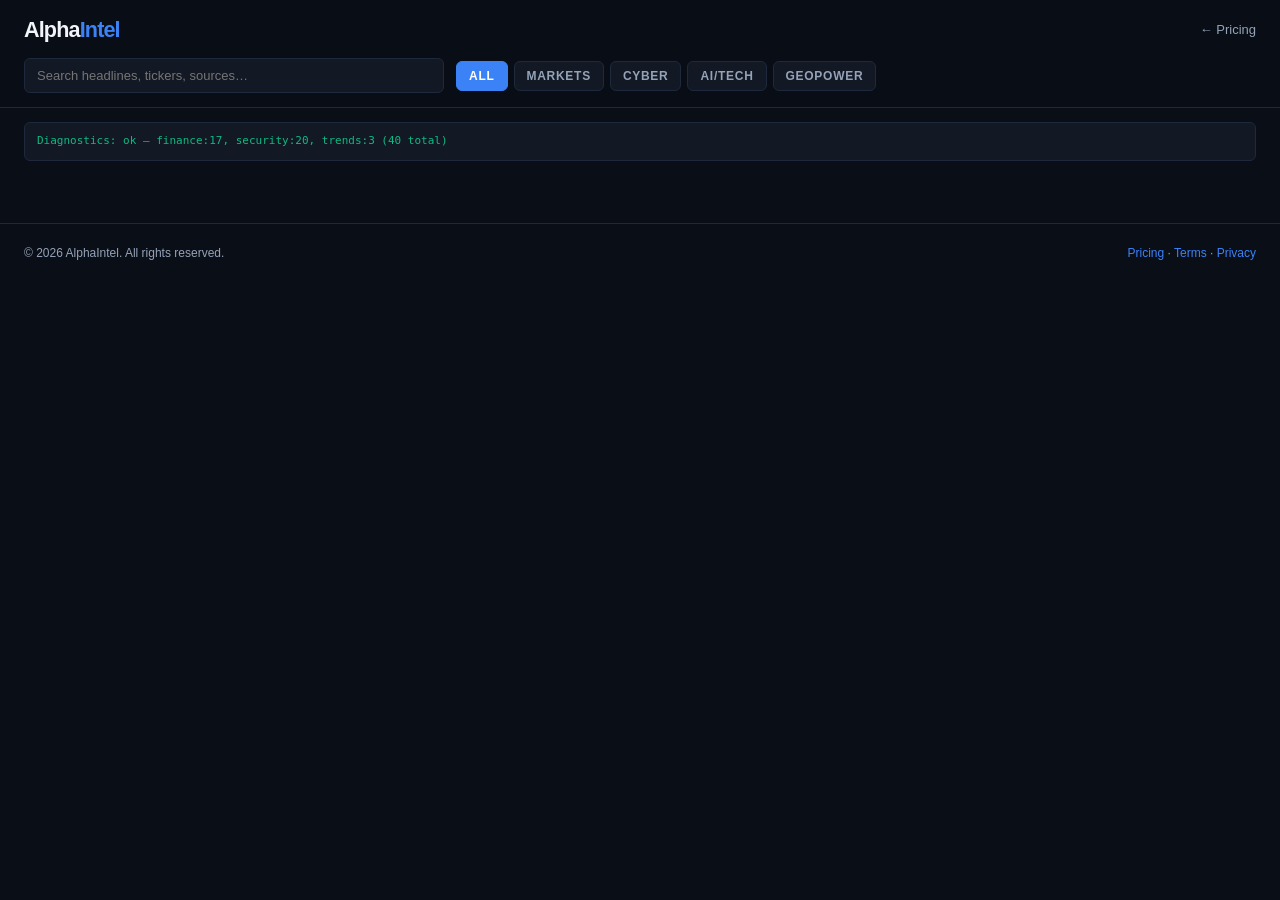
==== index.html @ f39e66b8 "hotfix: force asset rotation 1782060942" ====
<!DOCTYPE html>
<html lang="en">
<head>
<meta charset="UTF-8">
<meta name="viewport" content="width=device-width, initial-scale=1.0">
<title>AlphaIntel — Signal Dashboard</title>
<meta name="description" content="Real-time intelligence dashboard for markets, cybersecurity, AI, and geopolitics.">
<link rel="stylesheet" href="style.css?t=9384a47">
<script defer src="app.js?t=1782060942"></script>
</head>
<body>
<a href="#dashboard-grid" class="skip-link">Skip to dashboard</a>

<header role="banner">
  <div class="logo-area">
    <h1>Alpha<span>Intel</span></h1>
    <a class="nav-link" href="landing.html">← Pricing</a>
  </div>
  <div class="controls">
    <div class="search-wrap">
      <input id="search" type="search" placeholder="Search headlines, tickers, sources…" aria-label="Search">
    </div>
    <div class="filter-tabs" role="tablist" aria-label="Category filter">
      <button class="tab active" data-cat="all" role="tab" aria-selected="true">All</button>
      <button class="tab" data-cat="finance" role="tab" aria-selected="false">Markets</button>
      <button class="tab" data-cat="security" role="tab" aria-selected="false">Cyber</button>
      <button class="tab" data-cat="trends" role="tab" aria-selected="false">AI/Tech</button>
      <button class="tab" data-cat="geopower" role="tab" aria-selected="false">Geopower</button>
    </div>
  </div>
</header>

<main id="main" role="main">
  <section aria-labelledby="intel-heading">
    <h2 id="intel-heading" class="sr-only">Live Intelligence Feed</h2>
    <div id="diagnostics" class="diagnostics" hidden></div>
    <div class="intel-grid" id="dashboard-grid"></div>
    <div id="state-message" class="state-message" role="status" hidden>
      <div class="spinner" aria-hidden="true"></div>
      <p id="state-text">Loading intelligence…</p>
    </div>
  </section>
</main>

<footer class="foot">
  <span>&copy; <span id="year"></span> AlphaIntel. All rights reserved.</span>
  <span><a href="landing.html">Pricing</a> · <a href="terms.html">Terms</a> · <a href="privacy.html">Privacy</a></span>
</footer>

<script>document.getElementById('year').textContent = new Date().getFullYear();</script>
</body>
</html>
---- style.css ----
/* AlphaIntel Production Stylesheet — signal-centric B2B dashboard */

/* Reset */
* { box-sizing: border-box; margin: 0; padding: 0; }
:root {
  --bg-deep: #0a0e17;
  --bg-card: #121824;
  --bg-border: #1f293d;
  --text-primary: #f1f5f9;
  --text-secondary: #94a3b8;
  --accent-green: #10b981;
  --accent-blue: #3b82f6;
  --accent-amber: #f59e0b;
  --accent-red: #ef4444;
  --radius: 12px;
  --radius-sm: 6px;
}

html { scroll-behavior: smooth; }

body {
  background: var(--bg-deep);
  color: var(--text-primary);
  font-family: -apple-system, BlinkMacSystemFont, "Segoe UI", Roboto, Helvetica, Arial, sans-serif;
  line-height: 1.5;
  min-height: 100vh;
}

/* Header */
header {
  position: sticky;
  top: 0;
  z-index: 50;
  background: rgba(10,14,23,0.94);
  backdrop-filter: blur(10px);
  border-bottom: 1px solid var(--bg-border);
  padding: 14px 24px;
}

.logo-area {
  display: flex;
  align-items: center;
  justify-content: space-between;
  gap: 16px;
  margin-bottom: 12px;
}

.logo-area h1 {
  font-size: 1.35rem;
  font-weight: 700;
  letter-spacing: -0.04em;
}

.logo-area span {
  color: var(--accent-blue);
}

.nav-link {
  color: var(--text-secondary);
  text-decoration: none;
  font-size: 13px;
  font-weight: 500;
}

.nav-link:hover {
  color: var(--text-primary);
}

.controls {
  display: flex;
  gap: 12px;
  align-items: center;
  flex-wrap: wrap;
}

.search-wrap {
  flex: 1 1 260px;
  max-width: 420px;
}

.search-wrap input {
  width: 100%;
  background: var(--bg-card);
  color: var(--text-primary);
  border: 1px solid var(--bg-border);
  border-radius: var(--radius-sm);
  padding: 9px 12px;
  font-size: 13px;
  outline: none;
}

.search-wrap input:focus {
  border-color: var(--accent-blue);
}

.filter-tabs {
  display: flex;
  gap: 6px;
  flex-wrap: wrap;
}

.tab {
  background: var(--bg-card);
  color: var(--text-secondary);
  border: 1px solid var(--bg-border);
  border-radius: var(--radius-sm);
  padding: 7px 12px;
  font-size: 12px;
  font-weight: 600;
  cursor: pointer;
  text-transform: uppercase;
  letter-spacing: 0.06em;
}

.tab.active {
  background: var(--accent-blue);
  color: #fff;
  border-color: var(--accent-blue);
}

.tab:hover:not(.active) {
  border-color: #334155;
  color: var(--text-primary);
}

/* Grid */
.intel-grid {
  display: grid;
  grid-template-columns: repeat(auto-fill, minmax(360px, 1fr));
  gap: 14px;
  padding: 22px 24px 40px;
  max-width: 1400px;
  margin: 0 auto;
}

/* Card — interactive */
.card {
  background: var(--bg-card);
  border: 1px solid var(--bg-border);
  border-radius: var(--radius);
  padding: 1.1rem 1.25rem;
  display: flex;
  flex-direction: column;
  gap: 0.6rem;
  box-shadow: 0 1px 2px rgba(0,0,0,0.2);
  animation: fadeUp 0.35s ease both;
  transition: border-color 0.18s ease, transform 0.18s ease, box-shadow 0.18s ease;
  outline: none;
  cursor: pointer;
}

.card:hover {
  border-color: #2f3a4d;
  transform: translateY(-2px);
  box-shadow: 0 8px 22px rgba(0,0,0,0.25);
}

.card:focus-visible {
  border-color: var(--accent-blue);
  box-shadow: 0 0 0 3px rgba(59,130,246,0.35);
}

.card:active {
  transform: translateY(0);
}

.source-link::after {
  content: " ↗";
  font-size: 10px;
  opacity: 0.7;
}
.source-link:hover::after {
  opacity: 1;
}

.ticker {
  cursor: pointer;
  transition: background 0.15s ease, border-color 0.15s ease;
}

.ticker:hover {
  background: rgba(255,255,255,0.08);
  border-color: #334155;
}

.card-body ul {
  max-height: 72px;
  overflow: hidden;
  transition: max-height 0.25s ease;
}

.card.expanded .card-body ul {
  max-height: 320px;
}

.card .expand-hint {
  font-size: 11px;
  color: var(--accent-blue);
  margin-top: 2px;
  cursor: pointer;
  user-select: none;
  opacity: 0.85;
}

.card .expand-hint:hover {
  opacity: 1;
  text-decoration: underline;
}

.card.expanded .expand-hint::after {
  content: " (collapse)";
}

.card:not(.expanded) .expand-hint::after {
  content: " (read more)";
}

.card-body h3 {
  cursor: pointer;
}

.card-body h3:hover {
  color: var(--accent-blue);
  transition: color 0.15s ease;
}

.card-footer .source-link {
  pointer-events: auto;
}

@keyframes fadeUp {
  from { opacity: 0; transform: translateY(6px); }
  to { opacity: 1; transform: translateY(0); }
}

.card-header {
  display: flex;
  align-items: center;
  justify-content: space-between;
  gap: 8px;
  flex-wrap: wrap;
}

.tags {
  display: flex;
  gap: 6px;
  flex-wrap: wrap;
}

.tag {
  font-size: 10px;
  font-weight: 700;
  text-transform: uppercase;
  padding: 3px 8px;
  border-radius: 4px;
  letter-spacing: 0.06em;
  white-space: nowrap;
}

.tag.security { background: rgba(59,130,246,0.15); color: var(--accent-blue); }
.tag.trends   { background: rgba(245,158,11,0.15); color: var(--accent-amber); }
.tag.finance  { background: rgba(16,185,129,0.15); color: var(--accent-green); }
.tag.geopower { background: rgba(239,68,68,0.15); color: var(--accent-red); }

.tag.event {
  background: rgba(99,102,241,0.12);
  color: #818cf8;
}

.ticker-row {
  display: flex;
  gap: 4px;
  flex-wrap: wrap;
}

.ticker {
  font-family: ui-monospace, SFMono-Regular, Menlo, monospace;
  font-size: 11px;
  background: rgba(255,255,255,0.04);
  border: 1px solid var(--bg-border);
  padding: 2px 6px;
  border-radius: 4px;
  color: #e2e8f0;
}

.timestamp {
  font-size: 12px;
  color: var(--text-secondary);
  font-variant-numeric: tabular-nums;
}

.card-body h3 {
  font-size: 1.05rem;
  font-weight: 600;
  color: var(--text-primary);
  line-height: 1.3;
}

.card-body ul {
  list-style: none;
  display: flex;
  flex-direction: column;
  gap: 0.35rem;
}

.card-body li {
  font-size: 0.85rem;
  color: var(--text-secondary);
  padding-left: 1rem;
  position: relative;
}

.card-body li::before {
  content: "•";
  color: var(--bg-border);
  font-weight: bold;
  position: absolute;
  left: 0;
}

.card-footer {
  margin-top: 0.5rem;
  padding-top: 0.65rem;
  border-top: 1px solid var(--bg-border);
  display: flex;
  justify-content: space-between;
  align-items: center;
  font-size: 12px;
  color: var(--text-secondary);
  gap: 8px;
  flex-wrap: wrap;
}

.impact {
  font-weight: 700;
  text-transform: uppercase;
  letter-spacing: 0.06em;
  font-size: 11px;
}

.impact.high { color: var(--accent-red); }
.impact.medium { color: var(--accent-amber); }
.impact.low { color: var(--accent-green); }

.source-link {
  color: var(--accent-blue);
  text-decoration: none;
  font-size: 12px;
}

.source-link:hover {
  text-decoration: underline;
}

/* States */
.state-message {
  text-align: center;
  padding: 4rem 2rem;
  color: var(--text-secondary);
}

.state-message.error {
  color: var(--accent-red);
}

.spinner {
  width: 22px;
  height: 22px;
  border: 2px solid var(--bg-border);
  border-top-color: var(--accent-blue);
  border-radius: 50%;
  animation: spin 0.7s linear infinite;
  margin: 0 auto 1rem;
}

@keyframes spin {
  to { transform: rotate(360deg); }
}

.diagnostics {
  margin: 14px 24px 0;
  font-family: ui-monospace, SFMono-Regular, Menlo, monospace;
  font-size: 11px;
  color: var(--text-secondary);
  padding: 10px 12px;
  border-radius: var(--radius-sm);
  background: var(--bg-card);
  border: 1px solid var(--bg-border);
}

.diagnostics.ok {
  color: var(--accent-green);
}

.diagnostics.error {
  color: var(--accent-red);
}

.skip-link {
  position: absolute;
  top: -44px;
  left: 0;
  background: var(--accent-blue);
  color: #fff;
  padding: 8px 12px;
  border-radius: 0 0 6px 0;
  text-decoration: none;
  font-size: 13px;
  font-weight: 600;
  z-index: 100;
}

.skip-link:focus {
  top: 0;
}

.sr-only {
  position: absolute;
  width: 1px;
  height: 1px;
  padding: 0;
  margin: -1px;
  overflow: hidden;
  clip: rect(0,0,0,0);
  white-space: nowrap;
  border: 0;
}

.foot {
  padding: 1.25rem 24px;
  color: var(--text-secondary);
  font-size: 12px;
  border-top: 1px solid var(--bg-border);
  display: flex;
  justify-content: space-between;
  align-items: center;
  gap: 12px;
  flex-wrap: wrap;
}

.foot a {
  color: var(--accent-blue);
  text-decoration: none;
}

/* Responsive */
@media (max-width: 780px) {
  .intel-grid {
    grid-template-columns: 1fr;
  }

  .controls {
    flex-direction: column;
    align-items: stretch;
  }

  .filter-tabs {
    overflow-x: auto;
    flex-wrap: nowrap;
    padding-bottom: 4px;
  }

  .tab {
    flex: 0 0 auto;
  }

  header {
    padding: 12px 16px;
  }

  .intel-grid {
    padding: 16px;
  }
}
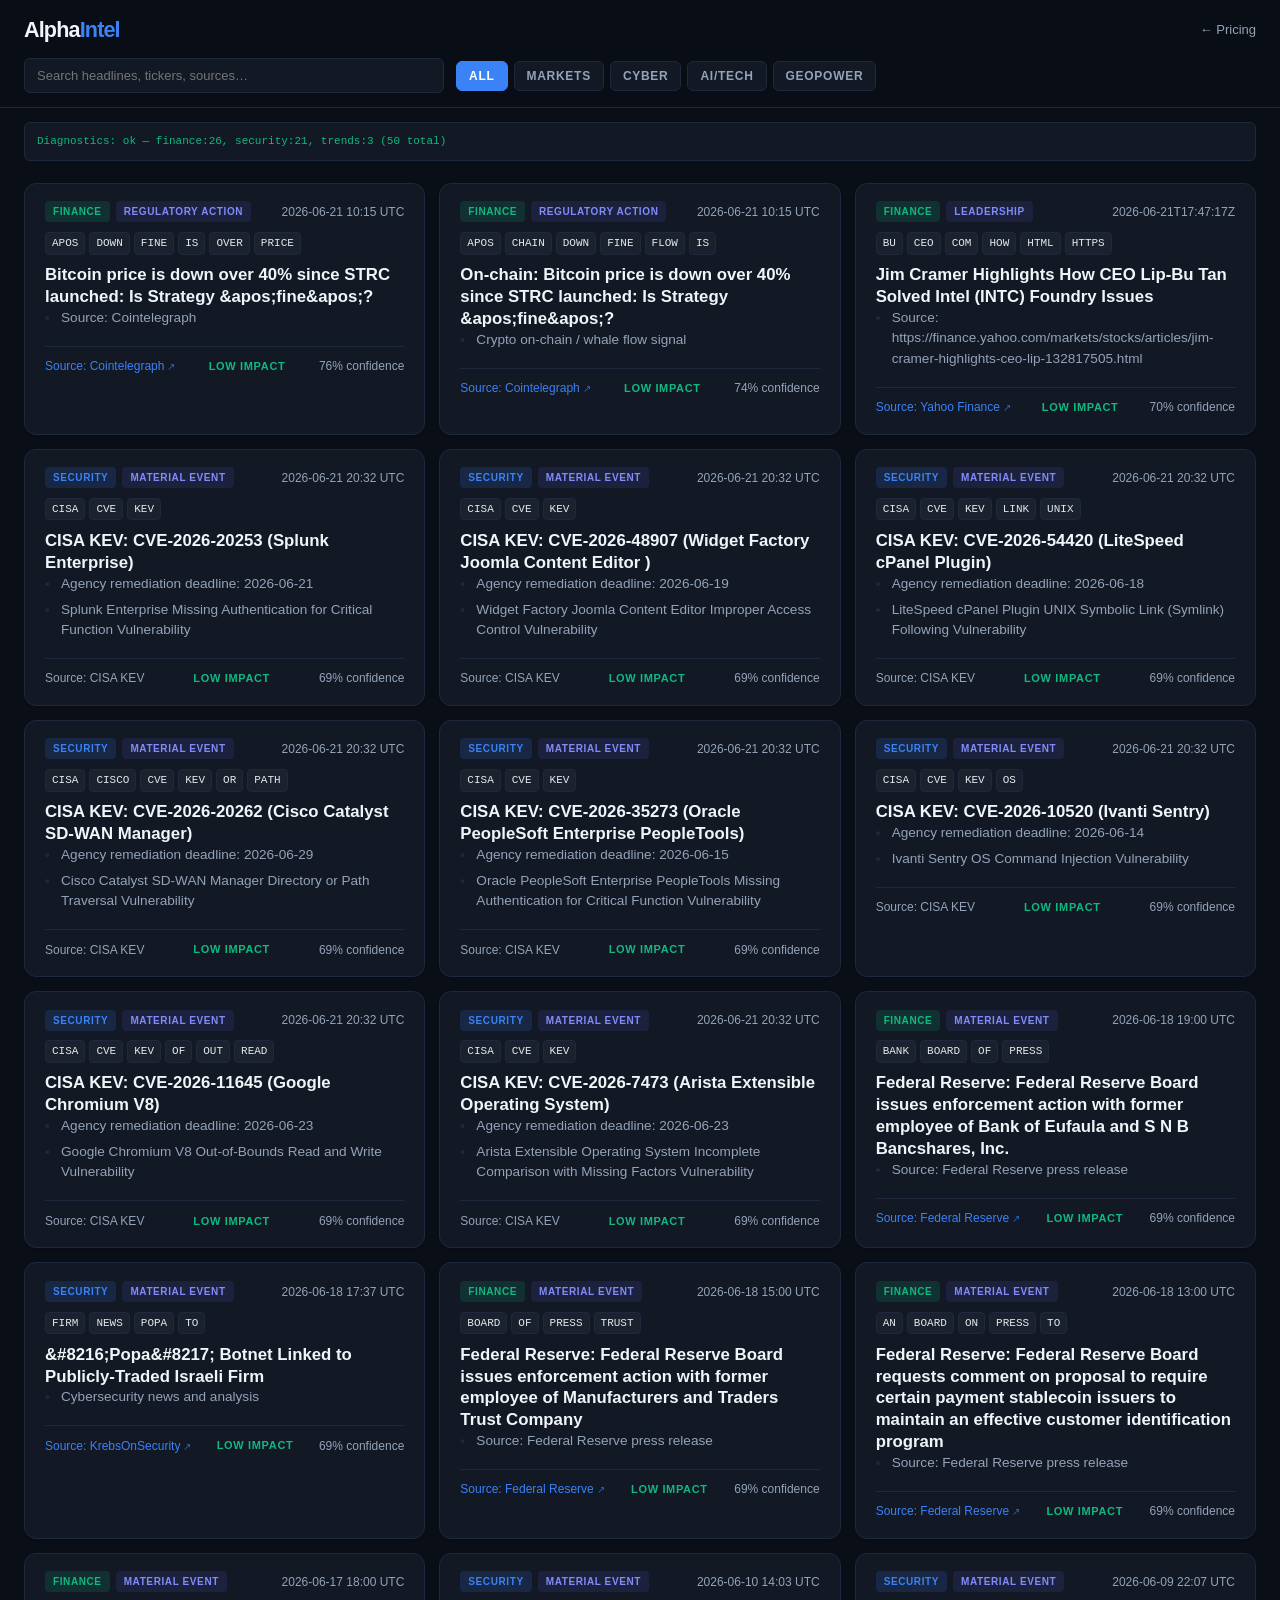
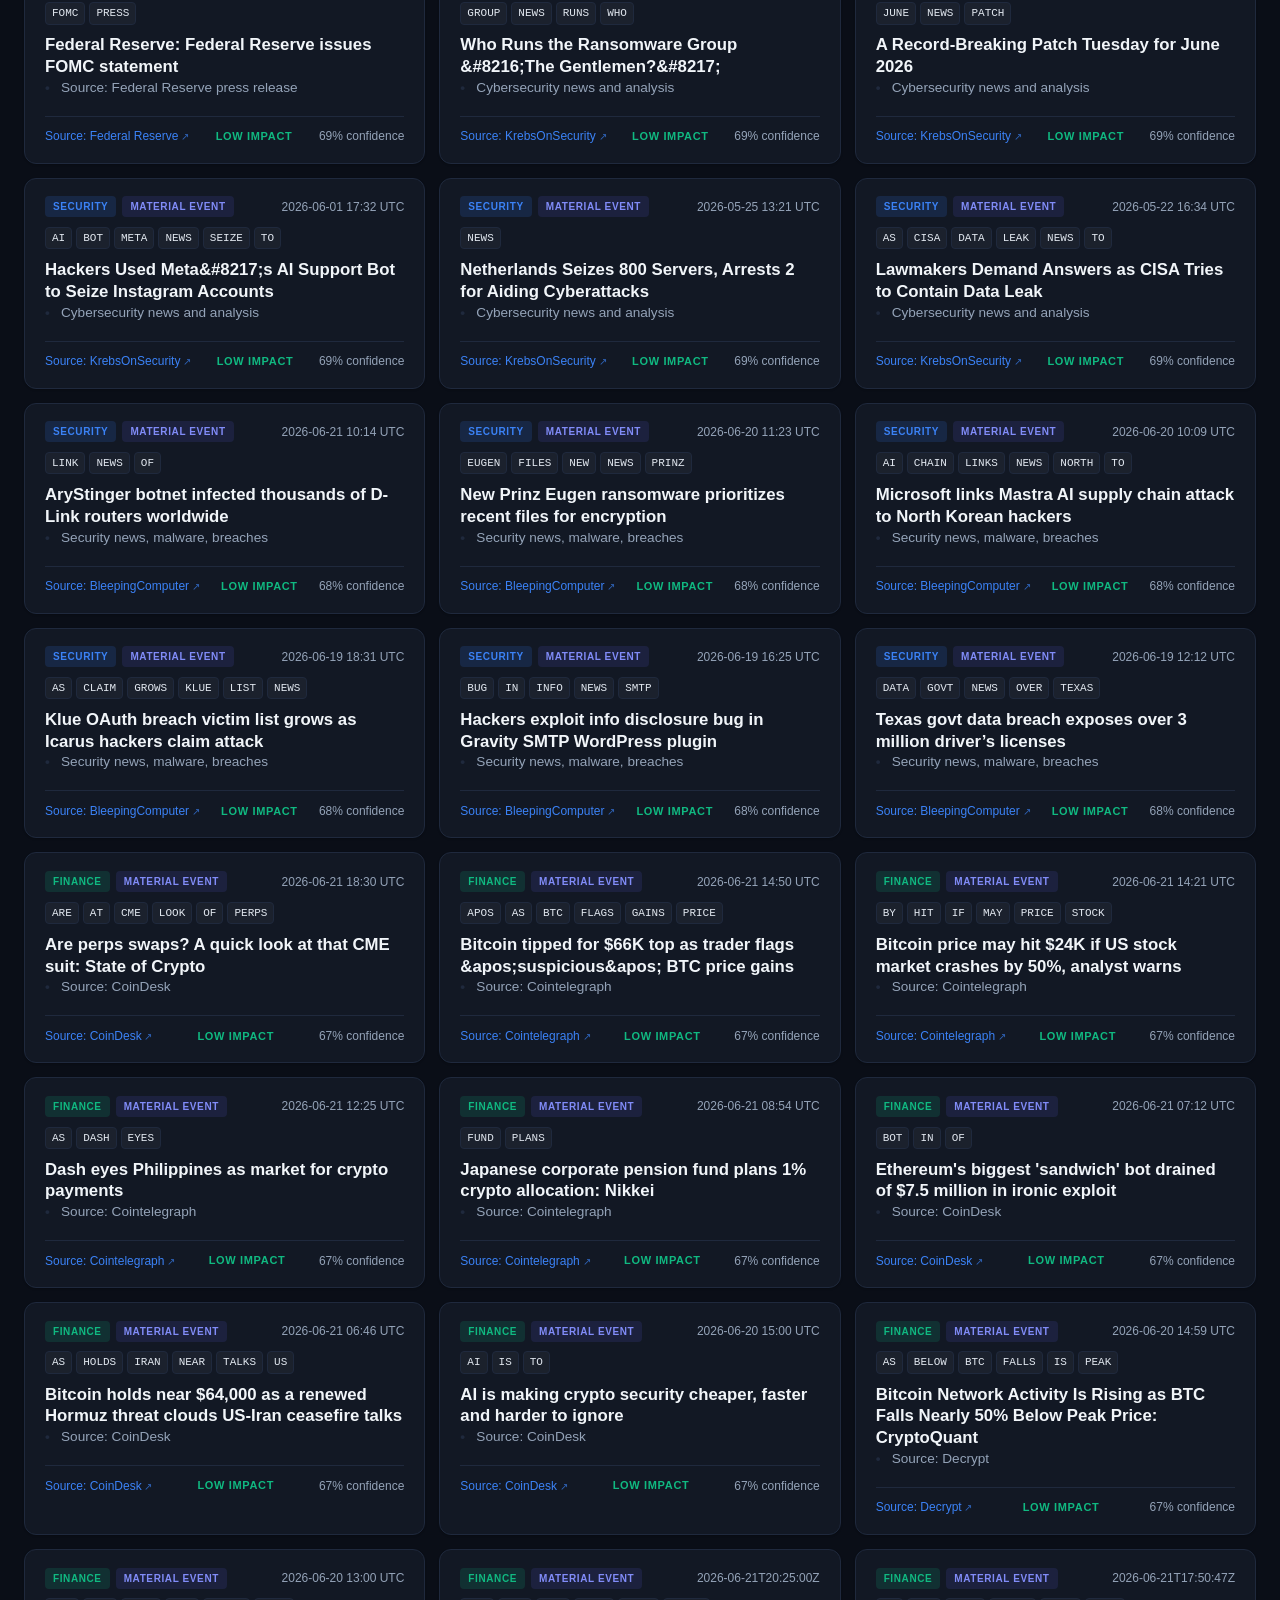
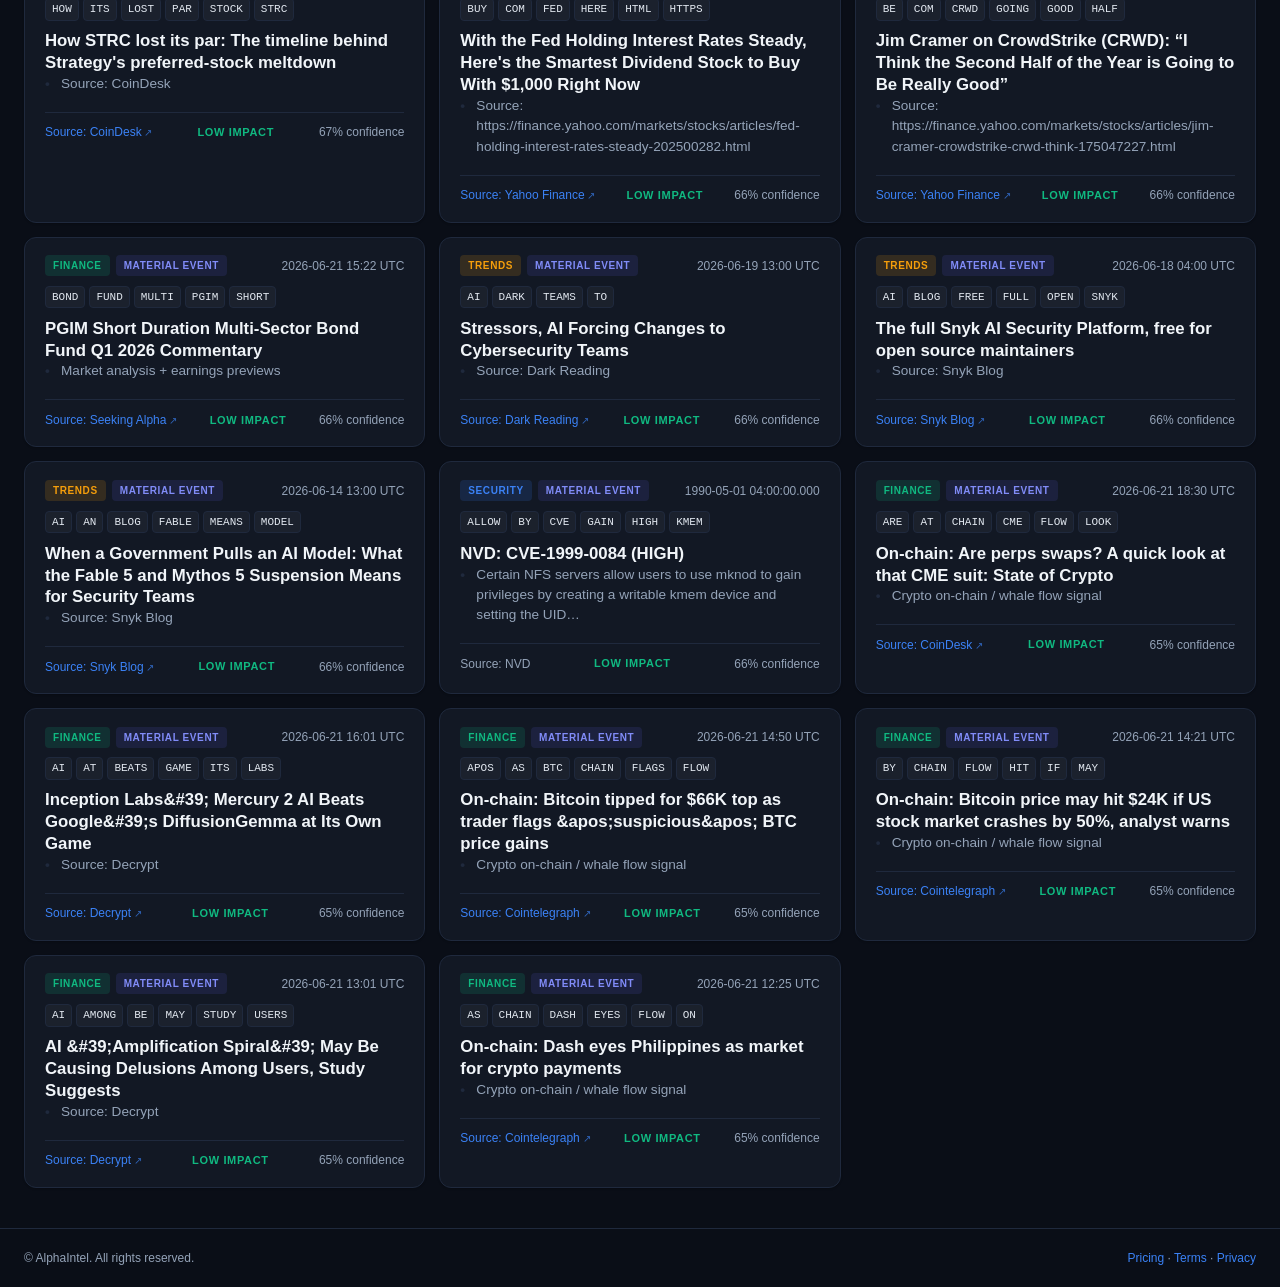
==== commit b925d340: "fix: remove undefined escapeHtml calls and stale probe script - alpha-dashboard.js: replace escapeHt" ====
--- a/index.html
+++ b/index.html
@@ -5,8 +5,8 @@
 <meta name="viewport" content="width=device-width, initial-scale=1.0">
 <title>AlphaIntel — Signal Dashboard</title>
 <meta name="description" content="Real-time intelligence dashboard for markets, cybersecurity, AI, and geopolitics.">
-<link rel="stylesheet" href="style.css?t=9384a47">
-<script defer src="app.js?t=1782060942"></script>
+<link rel="stylesheet" href="style.css?t=7c9f21a">
+<script defer src="alpha-dashboard.js?t=7d4e1b9"></script>
 </head>
 <body>
 <a href="#dashboard-grid" class="skip-link">Skip to dashboard</a>
@@ -46,7 +46,5 @@
   <span>&copy; <span id="year"></span> AlphaIntel. All rights reserved.</span>
   <span><a href="landing.html">Pricing</a> · <a href="terms.html">Terms</a> · <a href="privacy.html">Privacy</a></span>
 </footer>
-
-<script>document.getElementById('year').textContent = new Date().getFullYear();</script>
 </body>
 </html>
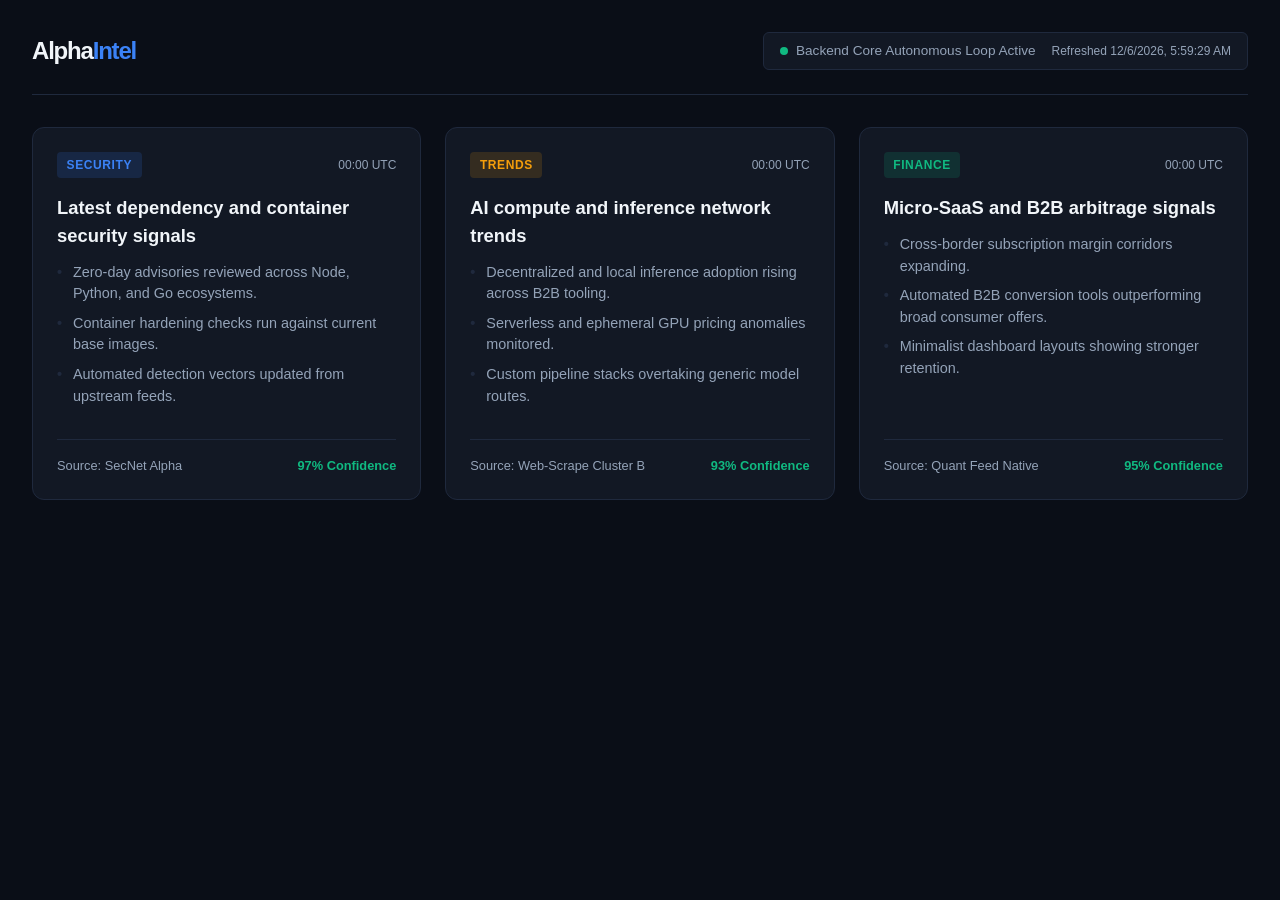
==== commit 51a30110: "chore: update dates/timestamps, add refresh workflow, enable last-refreshed UI" ====
--- a/index.html
+++ b/index.html
@@ -1,50 +1,254 @@
 <!DOCTYPE html>
 <html lang="en">
 <head>
-<meta charset="UTF-8">
-<meta name="viewport" content="width=device-width, initial-scale=1.0">
-<title>AlphaIntel — Signal Dashboard</title>
-<meta name="description" content="Real-time intelligence dashboard for markets, cybersecurity, AI, and geopolitics.">
-<link rel="stylesheet" href="style.css?t=7c9f21a">
-<script defer src="alpha-dashboard.js?t=7d4e1b9"></script>
+    <meta charset="UTF-8">
+    <meta name="viewport" content="width=device-width, initial-scale=1.0">
+    <title>AlphaIntel // Autonomous Intelligence Hub</title>
+    <link rel="stylesheet" href="./style.css">
+    <style>
+        /* Base Reset & Variables */
+        * {
+            margin: 0;
+            padding: 0;
+            box-sizing: border-box;
+            font-family: -apple-system, BlinkMacSystemFont, "Segoe UI", Roboto, Helvetica, Arial, sans-serif;
+        }
+
+        :root {
+            --bg-deep: #0a0e17;
+            --bg-card: #121824;
+            --bg-border: #1f293d;
+            --text-primary: #f1f5f9;
+            --text-secondary: #94a3b8;
+            --accent-green: #10b981;
+            --accent-blue: #3b82f6;
+            --accent-amber: #f59e0b;
+        }
+
+        body {
+            background-color: var(--bg-deep);
+            color: var(--text-primary);
+            padding: 2rem;
+            line-height: 1.5;
+        }
+
+        /* Container Layout */
+        .dashboard {
+            max-width: 1400px;
+            margin: 0 auto;
+        }
+
+        /* Header Styling */
+        header {
+            display: flex;
+            justify-content: space-between;
+            align-items: center;
+            border-bottom: 1px solid var(--bg-border);
+            padding-bottom: 1.5rem;
+            margin-bottom: 2rem;
+        }
+
+        .logo-area h1 {
+            font-size: 1.5rem;
+            font-weight: 700;
+            letter-spacing: -0.05em;
+        }
+
+        .logo-area span {
+            color: var(--accent-blue);
+        }
+
+        .system-status {
+            display: flex;
+            align-items: center;
+            gap: 0.5rem;
+            font-size: 0.85rem;
+            color: var(--text-secondary);
+            background: var(--bg-card);
+            padding: 0.5rem 1rem;
+            border-radius: 6px;
+            border: 1px solid var(--bg-border);
+        }
+
+        .pulse-dot {
+            width: 8px;
+            height: 8px;
+            background-color: var(--accent-green);
+            border-radius: 50%;
+            box-shadow: 0 0 0 0 rgba(16, 185, 129, 0.7);
+            animation: pulse 2s infinite;
+        }
+
+        /* The 3-Column Intel Grid */
+        .intel-grid {
+            display: grid;
+            grid-template-columns: repeat(auto-fit, minmax(380px, 1fr));
+            gap: 1.5rem;
+        }
+
+        /* Individual Card Styling */
+        .card {
+            background-color: var(--bg-card);
+            border: 1px solid var(--bg-border);
+            border-radius: 12px;
+            padding: 1.5rem;
+            display: flex;
+            flex-direction: column;
+            justify-content: space-between;
+            transition: transform 0.2s ease, border-color 0.2s ease;
+        }
+
+        .card:hover {
+            border-color: #334155;
+            transform: translateY(-2px);
+        }
+
+        .card-header {
+            display: flex;
+            justify-content: space-between;
+            align-items: center;
+            margin-bottom: 1rem;
+        }
+
+        .tag {
+            font-size: 0.75rem;
+            font-weight: 600;
+            text-transform: uppercase;
+            padding: 0.25rem 0.6rem;
+            border-radius: 4px;
+            letter-spacing: 0.05em;
+        }
+
+        .tag.security { background: rgba(59, 130, 246, 0.15); color: var(--accent-blue); }
+        .tag.trends { background: rgba(245, 158, 11, 0.15); color: var(--accent-amber); }
+        .tag.finance { background: rgba(16, 185, 129, 0.15); color: var(--accent-green); }
+
+        .timestamp {
+            font-size: 0.75rem;
+            color: var(--text-secondary);
+        }
+
+        .card-body h3 {
+            font-size: 1.15rem;
+            margin-bottom: 0.75rem;
+            font-weight: 600;
+            color: var(--text-primary);
+        }
+
+        .card-body ul {
+            list-style: none;
+        }
+
+        .card-body li {
+            font-size: 0.9rem;
+            color: var(--text-secondary);
+            margin-bottom: 0.5rem;
+            position: relative;
+            padding-left: 1rem;
+        }
+
+        .card-body li::before {
+            content: "•";
+            color: var(--bg-border);
+            font-weight: bold;
+            position: absolute;
+            left: 0;
+        }
+
+        .card-footer {
+            margin-top: 1.5rem;
+            padding-top: 1rem;
+            border-top: 1px solid var(--bg-border);
+            display: flex;
+            justify-content: space-between;
+            font-size: 0.8rem;
+            color: var(--text-secondary);
+        }
+
+        .confidence {
+            font-weight: 600;
+        }
+        .confidence.high { color: var(--accent-green); }
+
+        /* Keyframe Animations */
+        @keyframes pulse {
+            0% { transform: scale(0.95); box-shadow: 0 0 0 0 rgba(16, 185, 129, 0.7); }
+            70% { transform: scale(1); box-shadow: 0 0 0 6px rgba(16, 185, 129, 0); }
+            100% { transform: scale(0.95); box-shadow: 0 0 0 0 rgba(16, 185, 129, 0); }
+        }
+
+        /* Mobile Adjustments */
+        @media (max-width: 480px) {
+            body { padding: 1rem; }
+            header { flex-direction: column; align-items: flex-start; gap: 1rem; }
+            .intel-grid { grid-template-columns: 1fr; }
+        }
+    </style>
 </head>
 <body>
-<a href="#dashboard-grid" class="skip-link">Skip to dashboard</a>
-
-<header role="banner">
-  <div class="logo-area">
-    <h1>Alpha<span>Intel</span></h1>
-    <a class="nav-link" href="landing.html">← Pricing</a>
-  </div>
-  <div class="controls">
-    <div class="search-wrap">
-      <input id="search" type="search" placeholder="Search headlines, tickers, sources…" aria-label="Search">
+
+    <div class="dashboard">
+        <header>
+            <div class="logo-area">
+                <h1>Alpha<span>Intel</span></h1>
+            </div>
+            <div class="system-status">
+                <div class="pulse-dot"></div>
+                <span>Backend Core Autonomous Loop Active</span>
+                <span class="timestamp" id="last-refreshed"></span>
+            </div>
+        </header>
+
+        <main class="intel-grid" id="dashboard-grid">
+           <!-- Dynamic AI nodes will inject cleanly here via the script below -->
+        </main>
     </div>
-    <div class="filter-tabs" role="tablist" aria-label="Category filter">
-      <button class="tab active" data-cat="all" role="tab" aria-selected="true">All</button>
-      <button class="tab" data-cat="finance" role="tab" aria-selected="false">Markets</button>
-      <button class="tab" data-cat="security" role="tab" aria-selected="false">Cyber</button>
-      <button class="tab" data-cat="trends" role="tab" aria-selected="false">AI/Tech</button>
-      <button class="tab" data-cat="geopower" role="tab" aria-selected="false">Geopower</button>
-    </div>
-  </div>
-</header>
-
-<main id="main" role="main">
-  <section aria-labelledby="intel-heading">
-    <h2 id="intel-heading" class="sr-only">Live Intelligence Feed</h2>
-    <div id="diagnostics" class="diagnostics" hidden></div>
-    <div class="intel-grid" id="dashboard-grid"></div>
-    <div id="state-message" class="state-message" role="status" hidden>
-      <div class="spinner" aria-hidden="true"></div>
-      <p id="state-text">Loading intelligence…</p>
-    </div>
-  </section>
-</main>
-
-<footer class="foot">
-  <span>&copy; <span id="year"></span> AlphaIntel. All rights reserved.</span>
-  <span><a href="landing.html">Pricing</a> · <a href="terms.html">Terms</a> · <a href="privacy.html">Privacy</a></span>
-</footer>
+<script>
+    async function loadAlphaIntelStream() {
+        const gridElement = document.getElementById('dashboard-grid');
+        try {
+            // Fetch the auto-generated JSON file directly from your repository path
+            const response = await fetch('./data.json?cache_bust=' + new Date().getTime());
+            const data = await response.json();
+            
+            gridElement.innerHTML = ''; // Wipe out previous state placeholders
+            
+            data.intel_stream.forEach(item => {
+                const card = document.createElement('article');
+                card.className = 'card';
+                
+                card.innerHTML = `
+                    <div>
+                        <div class="card-header">
+                            <span class="tag ${item.category}">${item.category}</span>
+                            <span class="timestamp">${item.timestamp}</span>
+                        </div>
+                        <div class="card-body">
+                            <h3>${item.headline}</h3>
+                            <ul>
+                                ${item.bullet_points.map(pt => `<li>${pt}</li>`).join('')}
+                            </ul>
+                        </div>
+                    </div>
+                    <div class="card-footer">
+                        <span>Source: ${item.source}</span>
+                        <span class="confidence high">${item.confidence} Confidence</span>
+                    </div>
+                `;
+                gridElement.appendChild(card);
+            });
+            updateLastRefreshed();
+        } catch (error) {
+            console.error('Data pipeline rendering error:', error);
+        }
+    }
+    // Launch injection engine immediately on page load
+    window.onload = loadAlphaIntelStream;
+    function updateLastRefreshed() {
+        const now = new Date();
+        const el = document.getElementById('last-refreshed');
+        if (el) el.textContent = 'Refreshed ' + now.toLocaleString();
+    }
+</script>
 </body>
-</html>
+</html>
--- a/style.css
+++ b/style.css
@@ -1,474 +1,9 @@
-/* AlphaIntel Production Stylesheet — signal-centric B2B dashboard */
-
-/* Reset */
-* { box-sizing: border-box; margin: 0; padding: 0; }
-:root {
-  --bg-deep: #0a0e17;
-  --bg-card: #121824;
-  --bg-border: #1f293d;
-  --text-primary: #f1f5f9;
-  --text-secondary: #94a3b8;
-  --accent-green: #10b981;
-  --accent-blue: #3b82f6;
-  --accent-amber: #f59e0b;
-  --accent-red: #ef4444;
-  --radius: 12px;
-  --radius-sm: 6px;
+.timestamp {
+    font-size: 0.75rem;
+    color: var(--text-secondary);
 }
 
-html { scroll-behavior: smooth; }
-
-body {
-  background: var(--bg-deep);
-  color: var(--text-primary);
-  font-family: -apple-system, BlinkMacSystemFont, "Segoe UI", Roboto, Helvetica, Arial, sans-serif;
-  line-height: 1.5;
-  min-height: 100vh;
+#last-refreshed {
+    margin-left: 0.5rem;
+    font-variant-numeric: tabular-nums;
 }
-
-/* Header */
-header {
-  position: sticky;
-  top: 0;
-  z-index: 50;
-  background: rgba(10,14,23,0.94);
-  backdrop-filter: blur(10px);
-  border-bottom: 1px solid var(--bg-border);
-  padding: 14px 24px;
-}
-
-.logo-area {
-  display: flex;
-  align-items: center;
-  justify-content: space-between;
-  gap: 16px;
-  margin-bottom: 12px;
-}
-
-.logo-area h1 {
-  font-size: 1.35rem;
-  font-weight: 700;
-  letter-spacing: -0.04em;
-}
-
-.logo-area span {
-  color: var(--accent-blue);
-}
-
-.nav-link {
-  color: var(--text-secondary);
-  text-decoration: none;
-  font-size: 13px;
-  font-weight: 500;
-}
-
-.nav-link:hover {
-  color: var(--text-primary);
-}
-
-.controls {
-  display: flex;
-  gap: 12px;
-  align-items: center;
-  flex-wrap: wrap;
-}
-
-.search-wrap {
-  flex: 1 1 260px;
-  max-width: 420px;
-}
-
-.search-wrap input {
-  width: 100%;
-  background: var(--bg-card);
-  color: var(--text-primary);
-  border: 1px solid var(--bg-border);
-  border-radius: var(--radius-sm);
-  padding: 9px 12px;
-  font-size: 13px;
-  outline: none;
-}
-
-.search-wrap input:focus {
-  border-color: var(--accent-blue);
-}
-
-.filter-tabs {
-  display: flex;
-  gap: 6px;
-  flex-wrap: wrap;
-}
-
-.tab {
-  background: var(--bg-card);
-  color: var(--text-secondary);
-  border: 1px solid var(--bg-border);
-  border-radius: var(--radius-sm);
-  padding: 7px 12px;
-  font-size: 12px;
-  font-weight: 600;
-  cursor: pointer;
-  text-transform: uppercase;
-  letter-spacing: 0.06em;
-}
-
-.tab.active {
-  background: var(--accent-blue);
-  color: #fff;
-  border-color: var(--accent-blue);
-}
-
-.tab:hover:not(.active) {
-  border-color: #334155;
-  color: var(--text-primary);
-}
-
-/* Grid */
-.intel-grid {
-  display: grid;
-  grid-template-columns: repeat(auto-fill, minmax(360px, 1fr));
-  gap: 14px;
-  padding: 22px 24px 40px;
-  max-width: 1400px;
-  margin: 0 auto;
-}
-
-/* Card — interactive */
-.card {
-  background: var(--bg-card);
-  border: 1px solid var(--bg-border);
-  border-radius: var(--radius);
-  padding: 1.1rem 1.25rem;
-  display: flex;
-  flex-direction: column;
-  gap: 0.6rem;
-  box-shadow: 0 1px 2px rgba(0,0,0,0.2);
-  animation: fadeUp 0.35s ease both;
-  transition: border-color 0.18s ease, transform 0.18s ease, box-shadow 0.18s ease;
-  outline: none;
-  cursor: pointer;
-}
-
-.card:hover {
-  border-color: #2f3a4d;
-  transform: translateY(-2px);
-  box-shadow: 0 8px 22px rgba(0,0,0,0.25);
-}
-
-.card:focus-visible {
-  border-color: var(--accent-blue);
-  box-shadow: 0 0 0 3px rgba(59,130,246,0.35);
-}
-
-.card:active {
-  transform: translateY(0);
-}
-
-.source-link::after {
-  content: " ↗";
-  font-size: 10px;
-  opacity: 0.7;
-}
-.source-link:hover::after {
-  opacity: 1;
-}
-
-.ticker {
-  cursor: pointer;
-  transition: background 0.15s ease, border-color 0.15s ease;
-}
-
-.ticker:hover {
-  background: rgba(255,255,255,0.08);
-  border-color: #334155;
-}
-
-.card-body ul {
-  max-height: 72px;
-  overflow: hidden;
-  transition: max-height 0.25s ease;
-}
-
-.card.expanded .card-body ul {
-  max-height: 320px;
-}
-
-.card .expand-hint {
-  font-size: 11px;
-  color: var(--accent-blue);
-  margin-top: 2px;
-  cursor: pointer;
-  user-select: none;
-  opacity: 0.85;
-}
-
-.card .expand-hint:hover {
-  opacity: 1;
-  text-decoration: underline;
-}
-
-.card.expanded .expand-hint::after {
-  content: " (collapse)";
-}
-
-.card:not(.expanded) .expand-hint::after {
-  content: " (read more)";
-}
-
-.card-body h3 {
-  cursor: pointer;
-}
-
-.card-body h3:hover {
-  color: var(--accent-blue);
-  transition: color 0.15s ease;
-}
-
-.card-footer .source-link {
-  pointer-events: auto;
-}
-
-@keyframes fadeUp {
-  from { opacity: 0; transform: translateY(6px); }
-  to { opacity: 1; transform: translateY(0); }
-}
-
-.card-header {
-  display: flex;
-  align-items: center;
-  justify-content: space-between;
-  gap: 8px;
-  flex-wrap: wrap;
-}
-
-.tags {
-  display: flex;
-  gap: 6px;
-  flex-wrap: wrap;
-}
-
-.tag {
-  font-size: 10px;
-  font-weight: 700;
-  text-transform: uppercase;
-  padding: 3px 8px;
-  border-radius: 4px;
-  letter-spacing: 0.06em;
-  white-space: nowrap;
-}
-
-.tag.security { background: rgba(59,130,246,0.15); color: var(--accent-blue); }
-.tag.trends   { background: rgba(245,158,11,0.15); color: var(--accent-amber); }
-.tag.finance  { background: rgba(16,185,129,0.15); color: var(--accent-green); }
-.tag.geopower { background: rgba(239,68,68,0.15); color: var(--accent-red); }
-
-.tag.event {
-  background: rgba(99,102,241,0.12);
-  color: #818cf8;
-}
-
-.ticker-row {
-  display: flex;
-  gap: 4px;
-  flex-wrap: wrap;
-}
-
-.ticker {
-  font-family: ui-monospace, SFMono-Regular, Menlo, monospace;
-  font-size: 11px;
-  background: rgba(255,255,255,0.04);
-  border: 1px solid var(--bg-border);
-  padding: 2px 6px;
-  border-radius: 4px;
-  color: #e2e8f0;
-}
-
-.timestamp {
-  font-size: 12px;
-  color: var(--text-secondary);
-  font-variant-numeric: tabular-nums;
-}
-
-.card-body h3 {
-  font-size: 1.05rem;
-  font-weight: 600;
-  color: var(--text-primary);
-  line-height: 1.3;
-}
-
-.card-body ul {
-  list-style: none;
-  display: flex;
-  flex-direction: column;
-  gap: 0.35rem;
-}
-
-.card-body li {
-  font-size: 0.85rem;
-  color: var(--text-secondary);
-  padding-left: 1rem;
-  position: relative;
-}
-
-.card-body li::before {
-  content: "•";
-  color: var(--bg-border);
-  font-weight: bold;
-  position: absolute;
-  left: 0;
-}
-
-.card-footer {
-  margin-top: 0.5rem;
-  padding-top: 0.65rem;
-  border-top: 1px solid var(--bg-border);
-  display: flex;
-  justify-content: space-between;
-  align-items: center;
-  font-size: 12px;
-  color: var(--text-secondary);
-  gap: 8px;
-  flex-wrap: wrap;
-}
-
-.impact {
-  font-weight: 700;
-  text-transform: uppercase;
-  letter-spacing: 0.06em;
-  font-size: 11px;
-}
-
-.impact.high { color: var(--accent-red); }
-.impact.medium { color: var(--accent-amber); }
-.impact.low { color: var(--accent-green); }
-
-.source-link {
-  color: var(--accent-blue);
-  text-decoration: none;
-  font-size: 12px;
-}
-
-.source-link:hover {
-  text-decoration: underline;
-}
-
-/* States */
-.state-message {
-  text-align: center;
-  padding: 4rem 2rem;
-  color: var(--text-secondary);
-}
-
-.state-message.error {
-  color: var(--accent-red);
-}
-
-.spinner {
-  width: 22px;
-  height: 22px;
-  border: 2px solid var(--bg-border);
-  border-top-color: var(--accent-blue);
-  border-radius: 50%;
-  animation: spin 0.7s linear infinite;
-  margin: 0 auto 1rem;
-}
-
-@keyframes spin {
-  to { transform: rotate(360deg); }
-}
-
-.diagnostics {
-  margin: 14px 24px 0;
-  font-family: ui-monospace, SFMono-Regular, Menlo, monospace;
-  font-size: 11px;
-  color: var(--text-secondary);
-  padding: 10px 12px;
-  border-radius: var(--radius-sm);
-  background: var(--bg-card);
-  border: 1px solid var(--bg-border);
-}
-
-.diagnostics.ok {
-  color: var(--accent-green);
-}
-
-.diagnostics.error {
-  color: var(--accent-red);
-}
-
-.skip-link {
-  position: absolute;
-  top: -44px;
-  left: 0;
-  background: var(--accent-blue);
-  color: #fff;
-  padding: 8px 12px;
-  border-radius: 0 0 6px 0;
-  text-decoration: none;
-  font-size: 13px;
-  font-weight: 600;
-  z-index: 100;
-}
-
-.skip-link:focus {
-  top: 0;
-}
-
-.sr-only {
-  position: absolute;
-  width: 1px;
-  height: 1px;
-  padding: 0;
-  margin: -1px;
-  overflow: hidden;
-  clip: rect(0,0,0,0);
-  white-space: nowrap;
-  border: 0;
-}
-
-.foot {
-  padding: 1.25rem 24px;
-  color: var(--text-secondary);
-  font-size: 12px;
-  border-top: 1px solid var(--bg-border);
-  display: flex;
-  justify-content: space-between;
-  align-items: center;
-  gap: 12px;
-  flex-wrap: wrap;
-}
-
-.foot a {
-  color: var(--accent-blue);
-  text-decoration: none;
-}
-
-/* Responsive */
-@media (max-width: 780px) {
-  .intel-grid {
-    grid-template-columns: 1fr;
-  }
-
-  .controls {
-    flex-direction: column;
-    align-items: stretch;
-  }
-
-  .filter-tabs {
-    overflow-x: auto;
-    flex-wrap: nowrap;
-    padding-bottom: 4px;
-  }
-
-  .tab {
-    flex: 0 0 auto;
-  }
-
-  header {
-    padding: 12px 16px;
-  }
-
-  .intel-grid {
-    padding: 16px;
-  }
-}
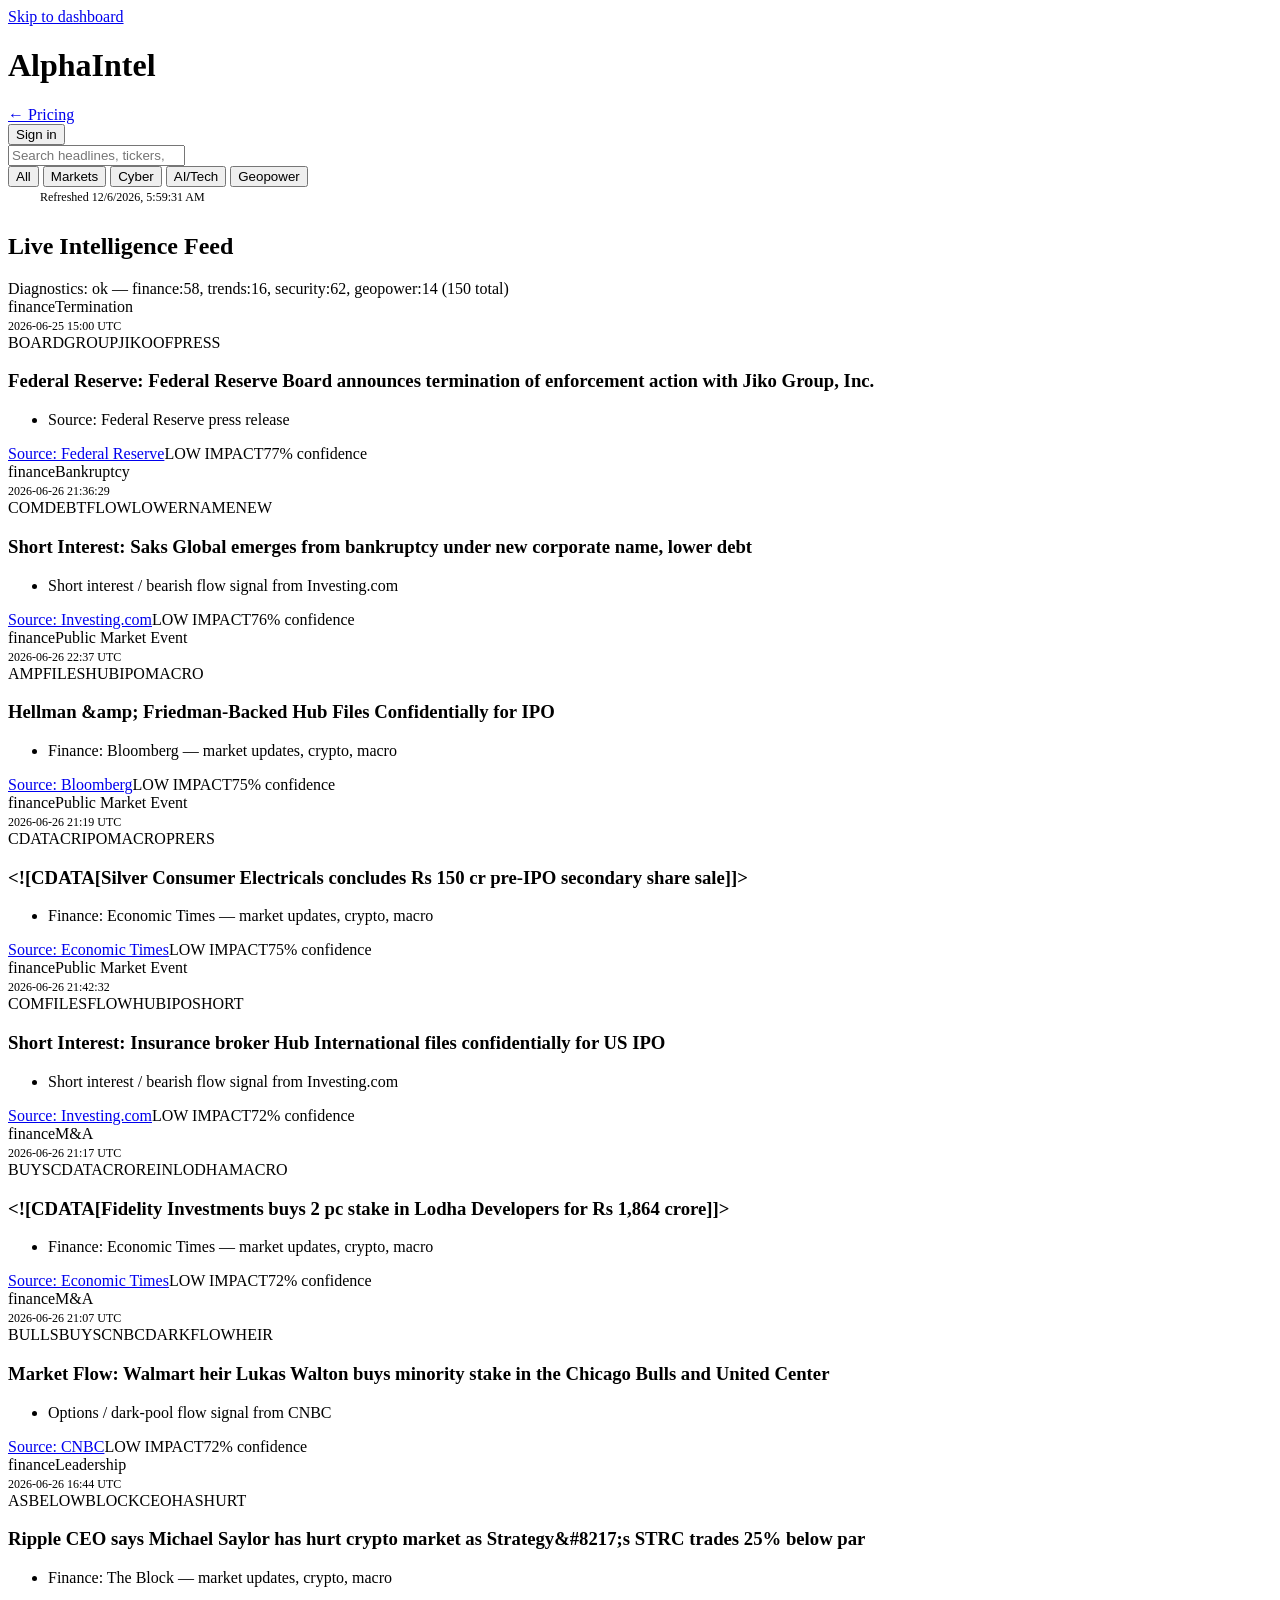
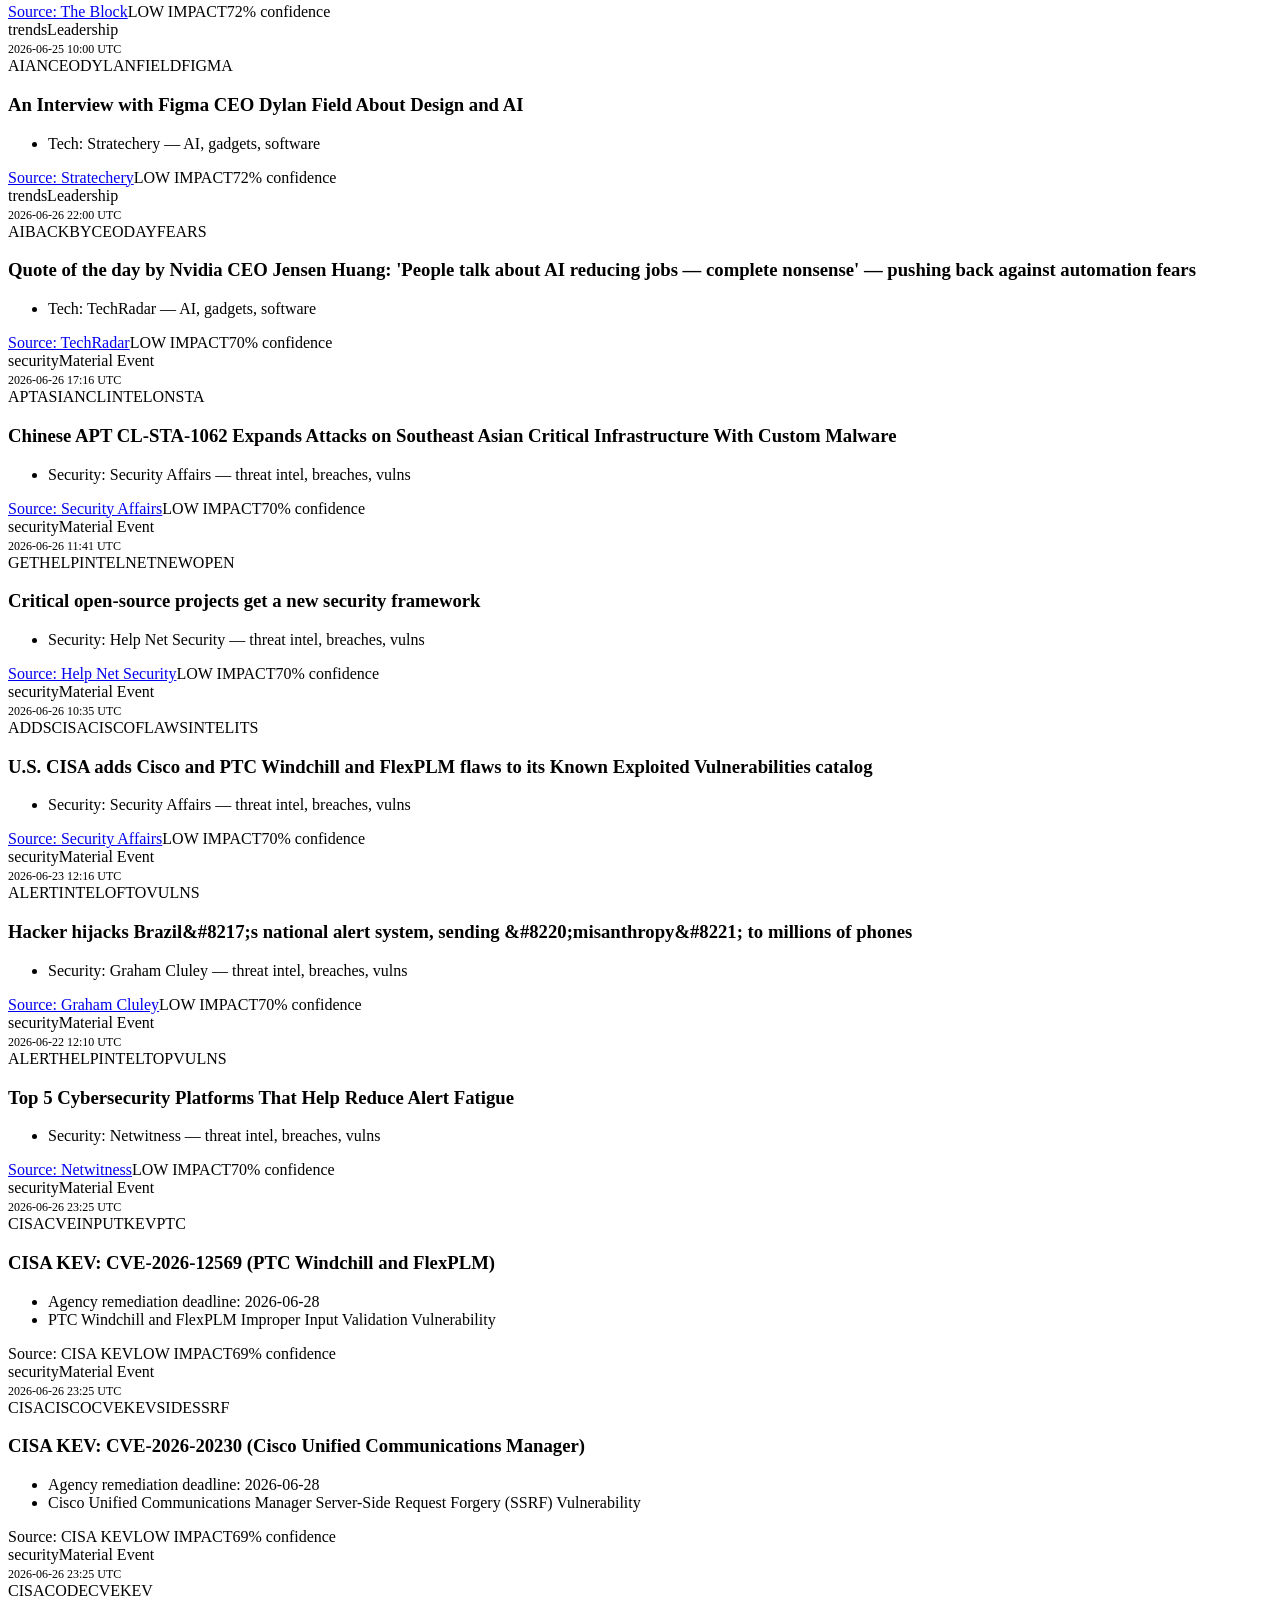
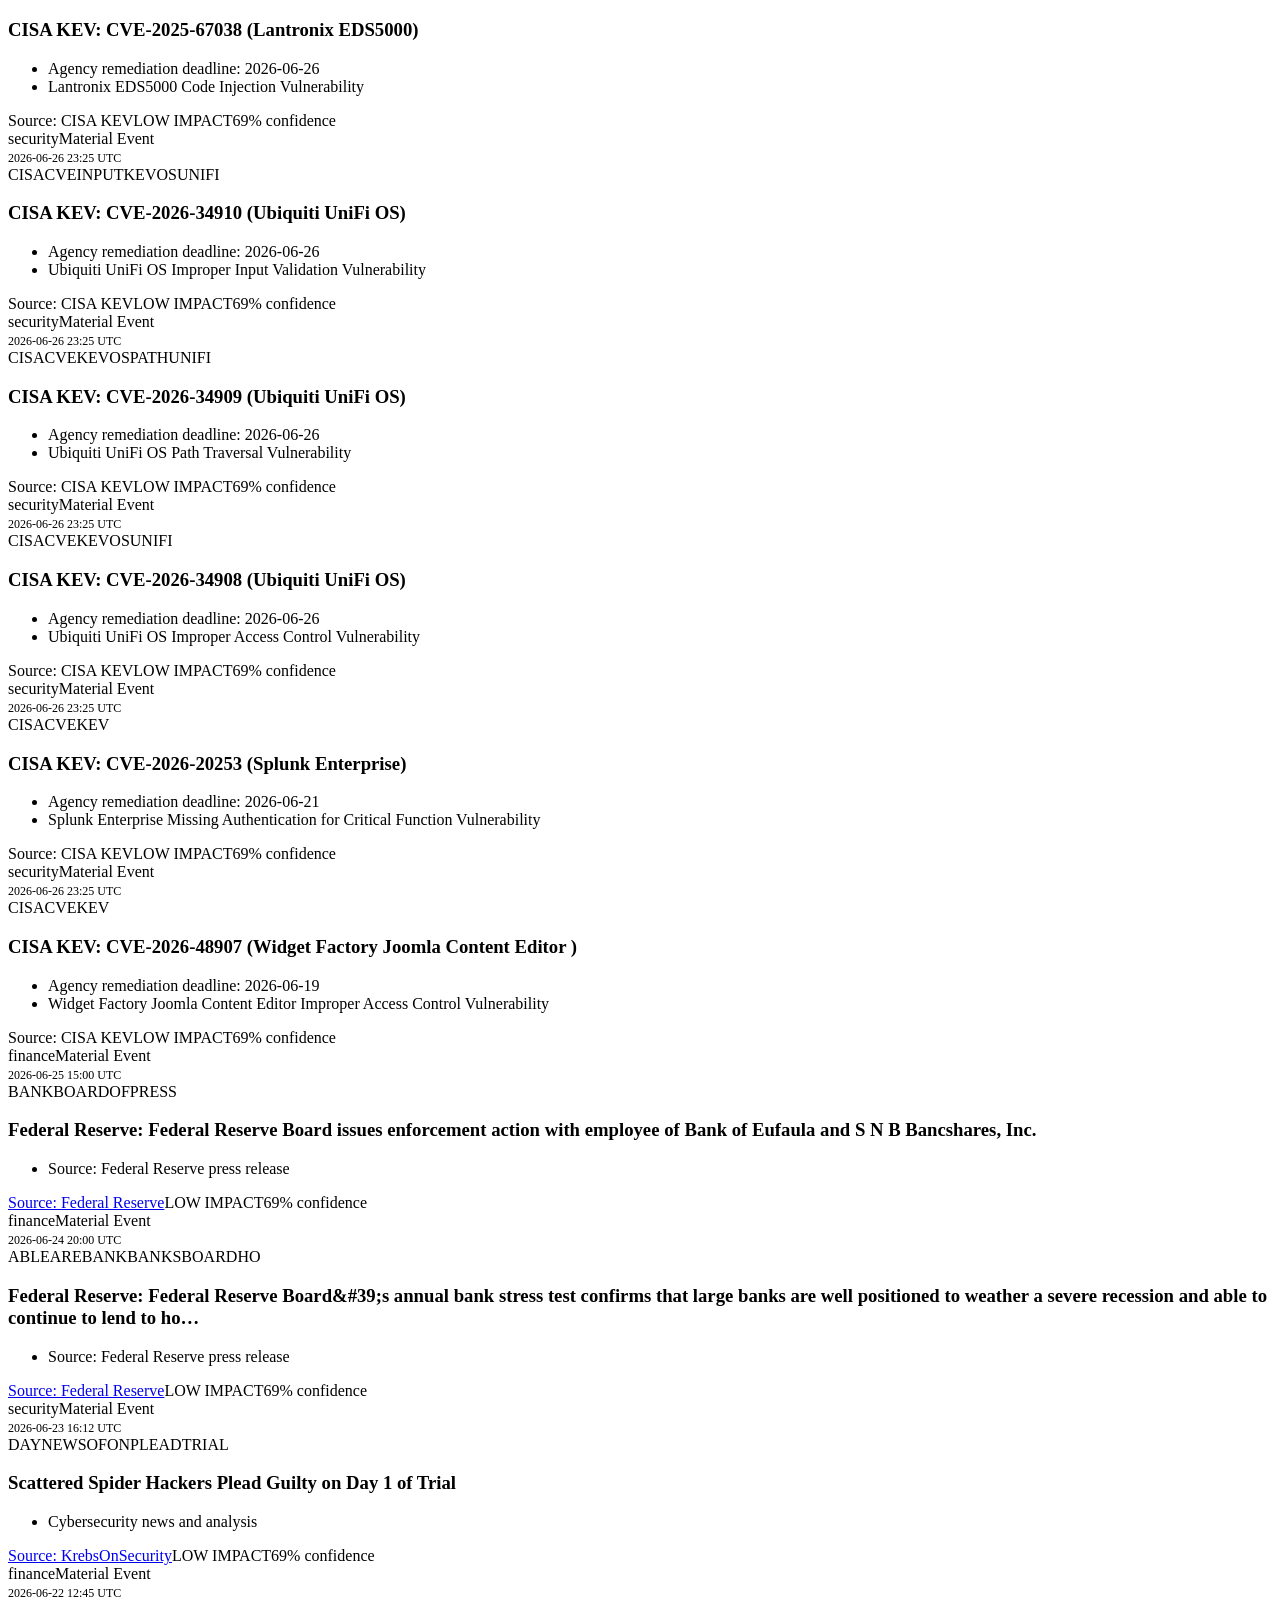
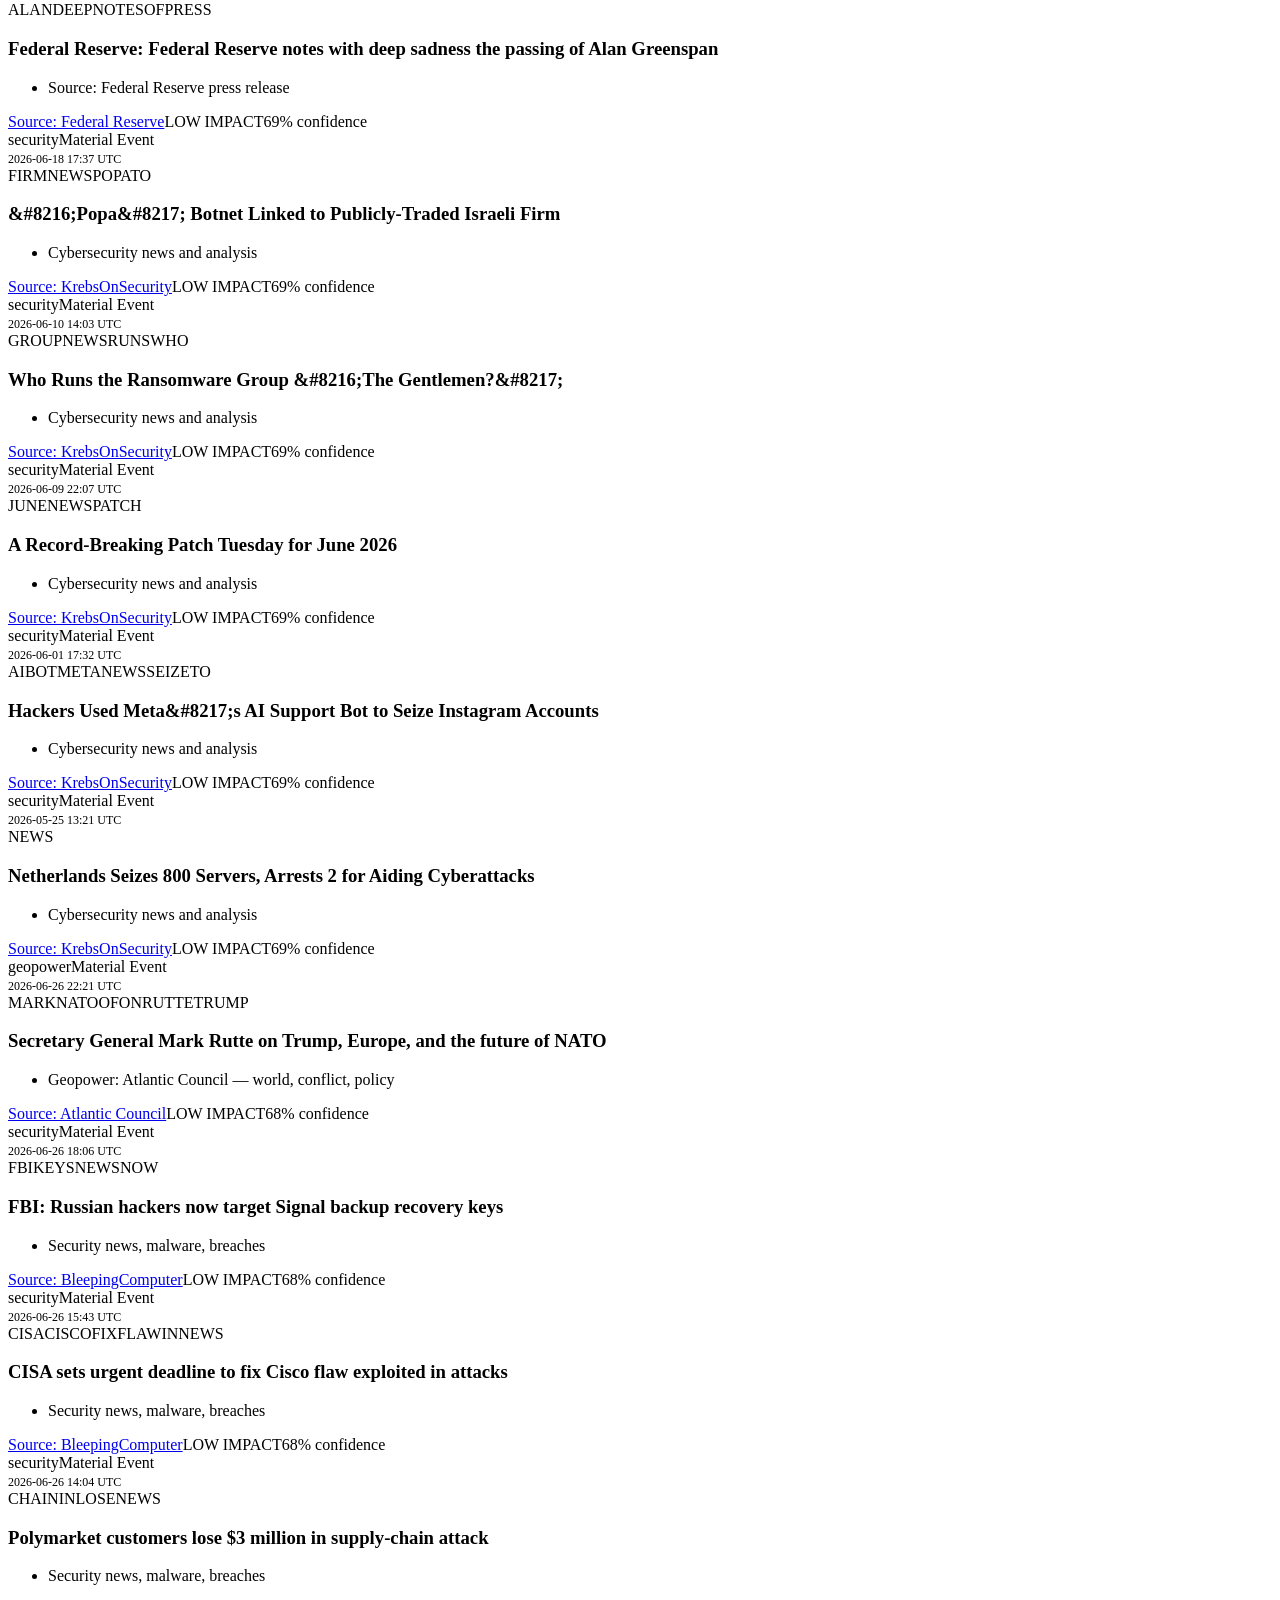
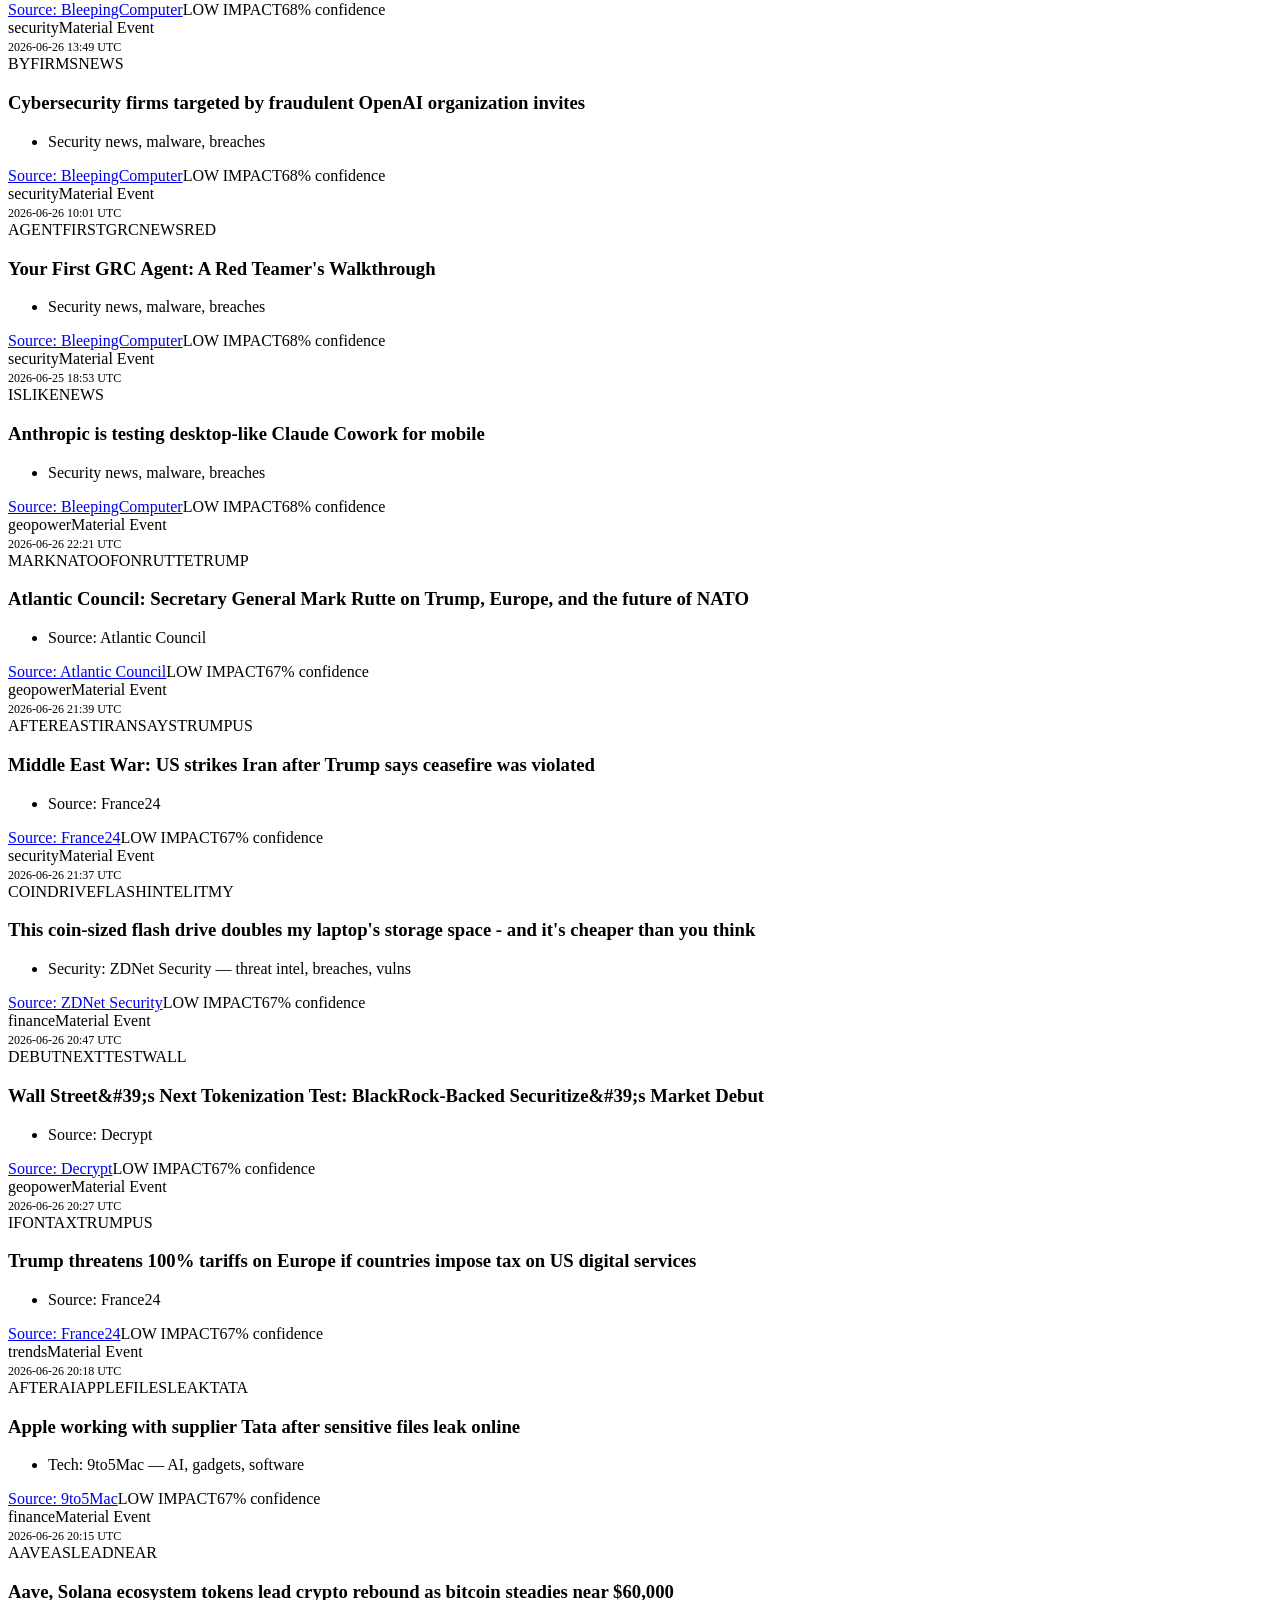
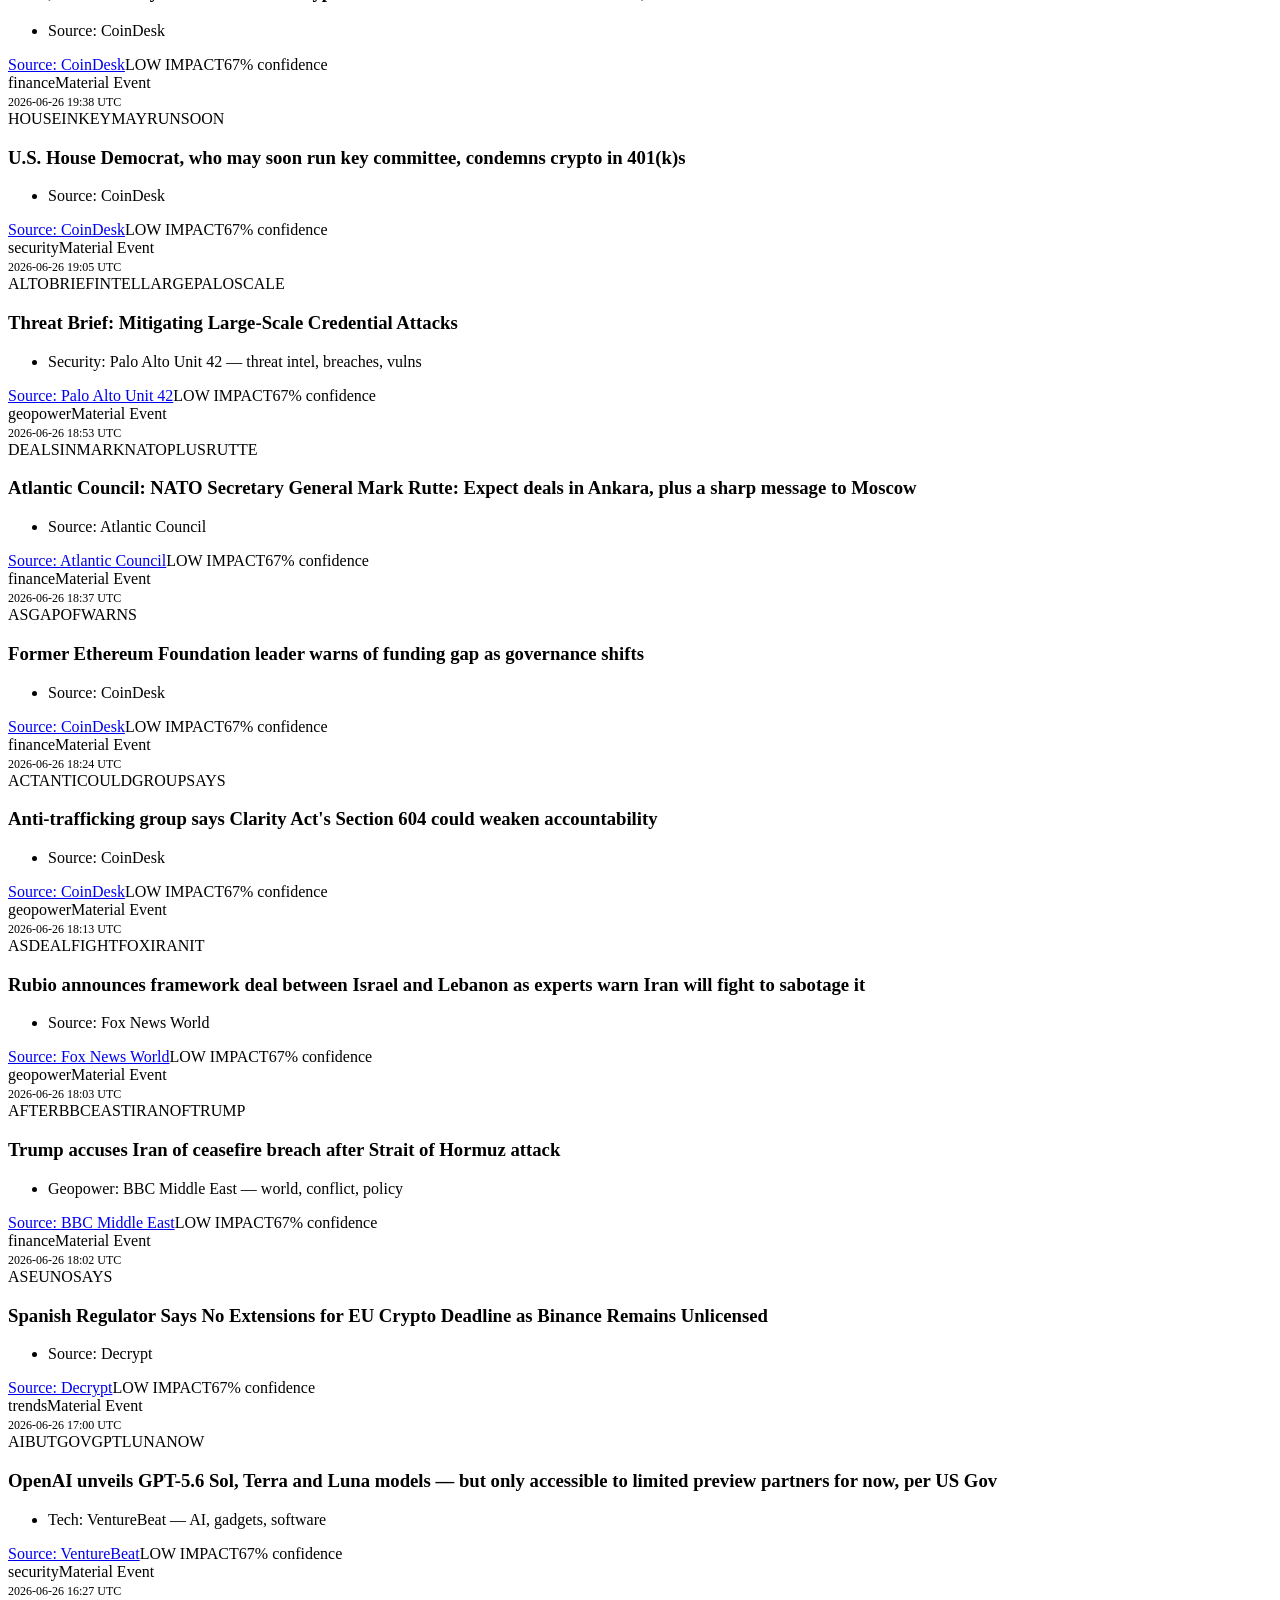
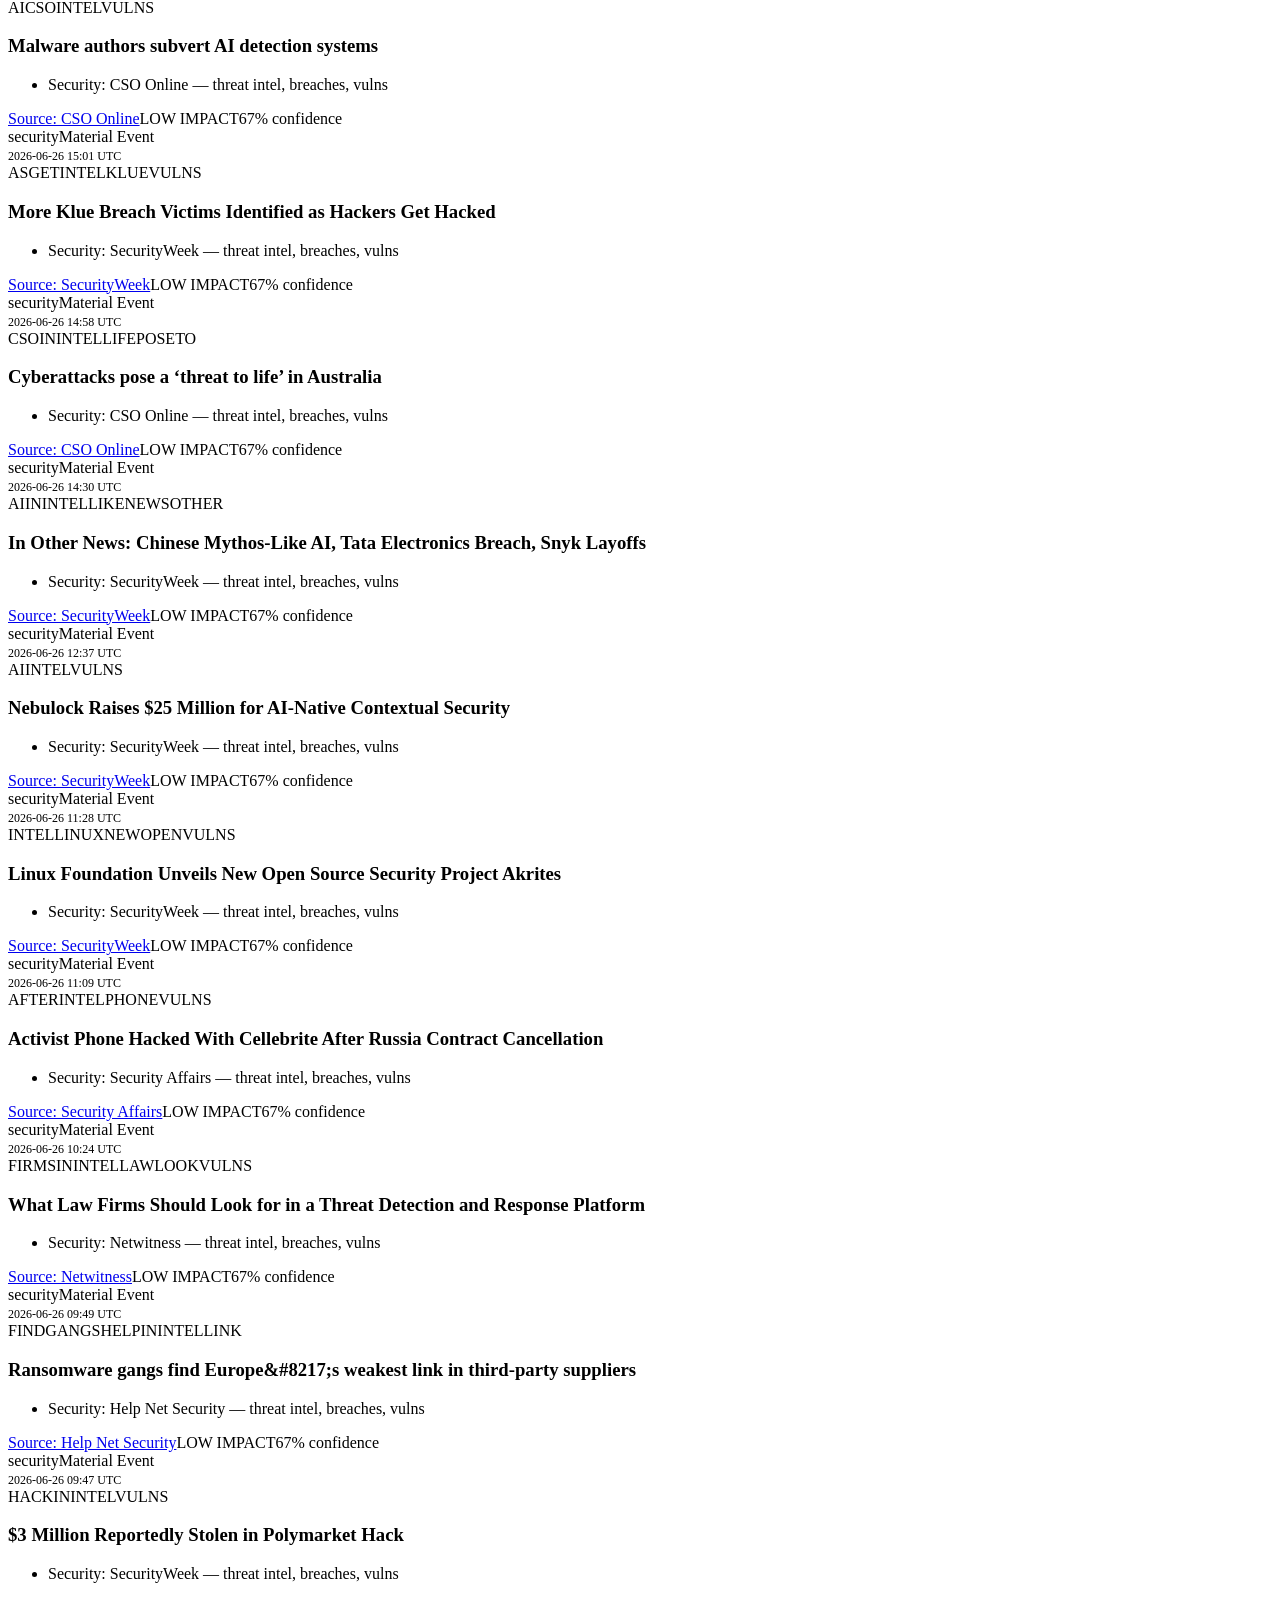
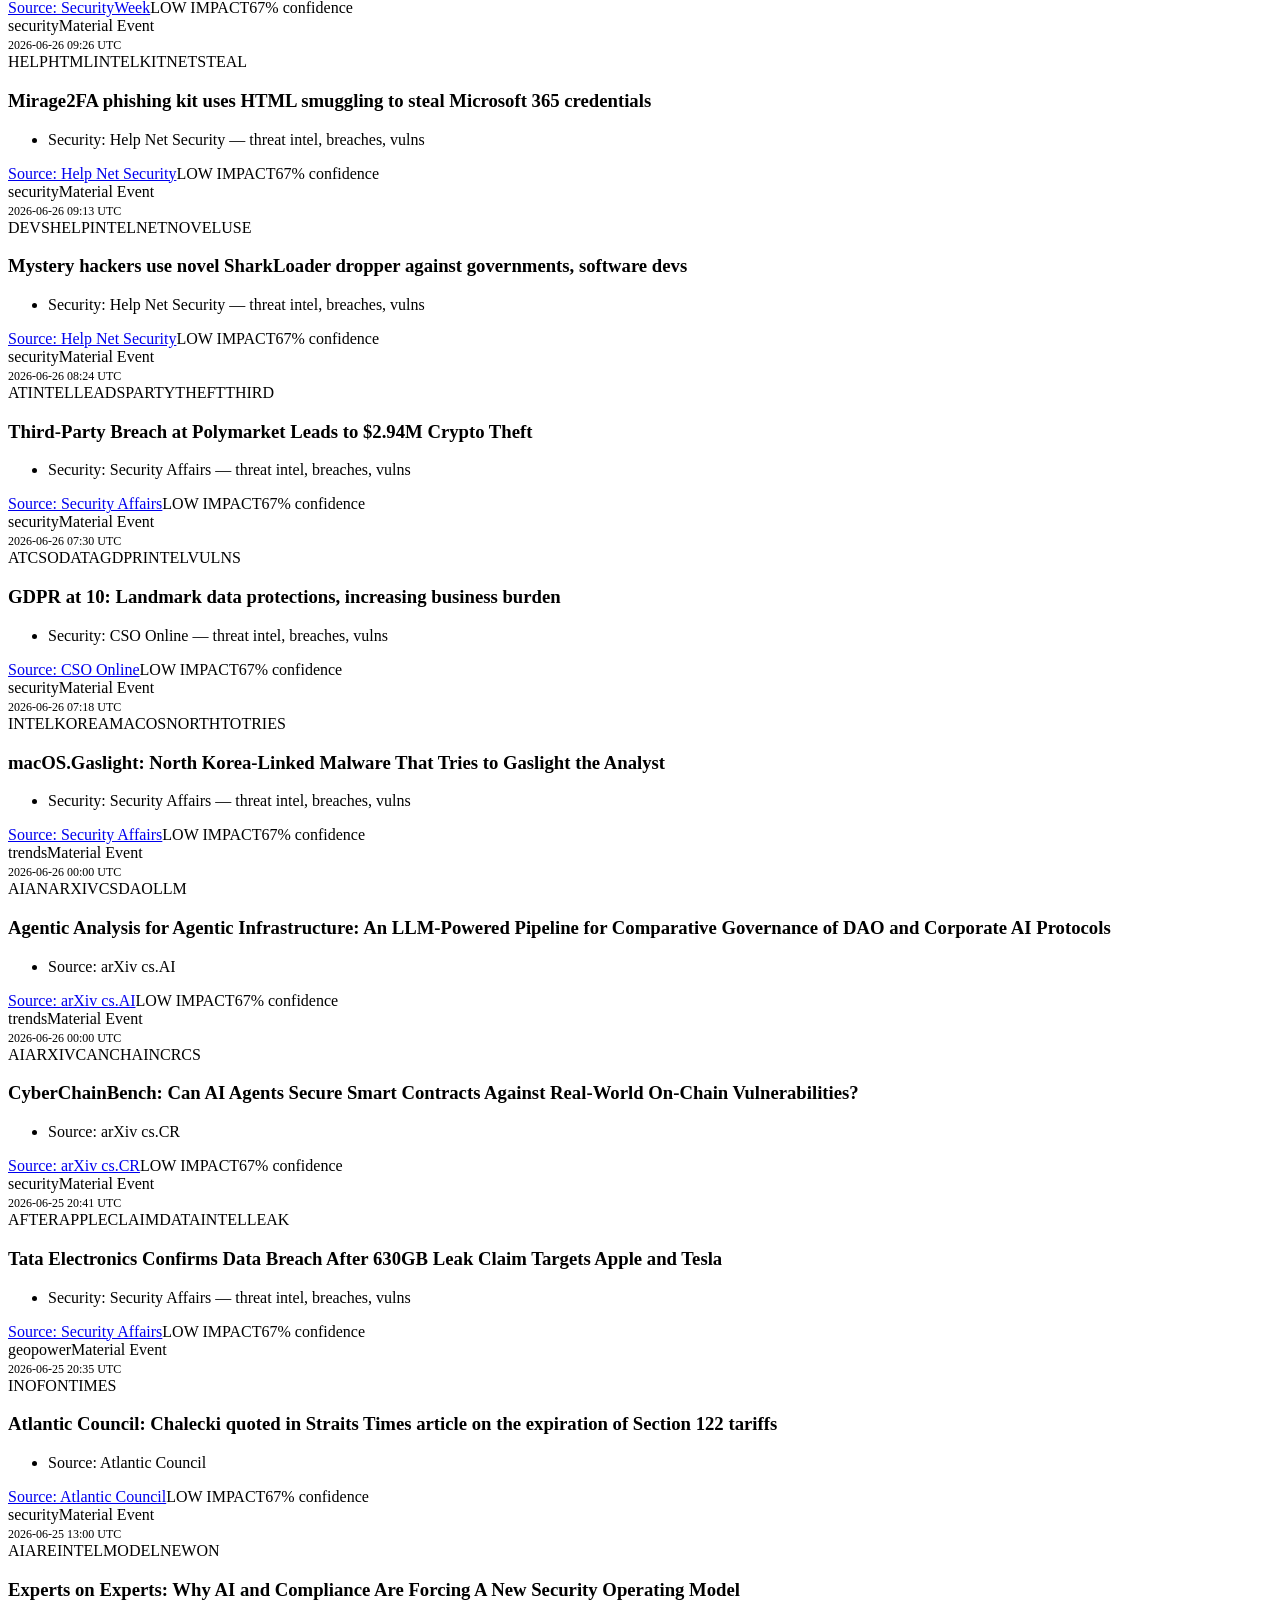
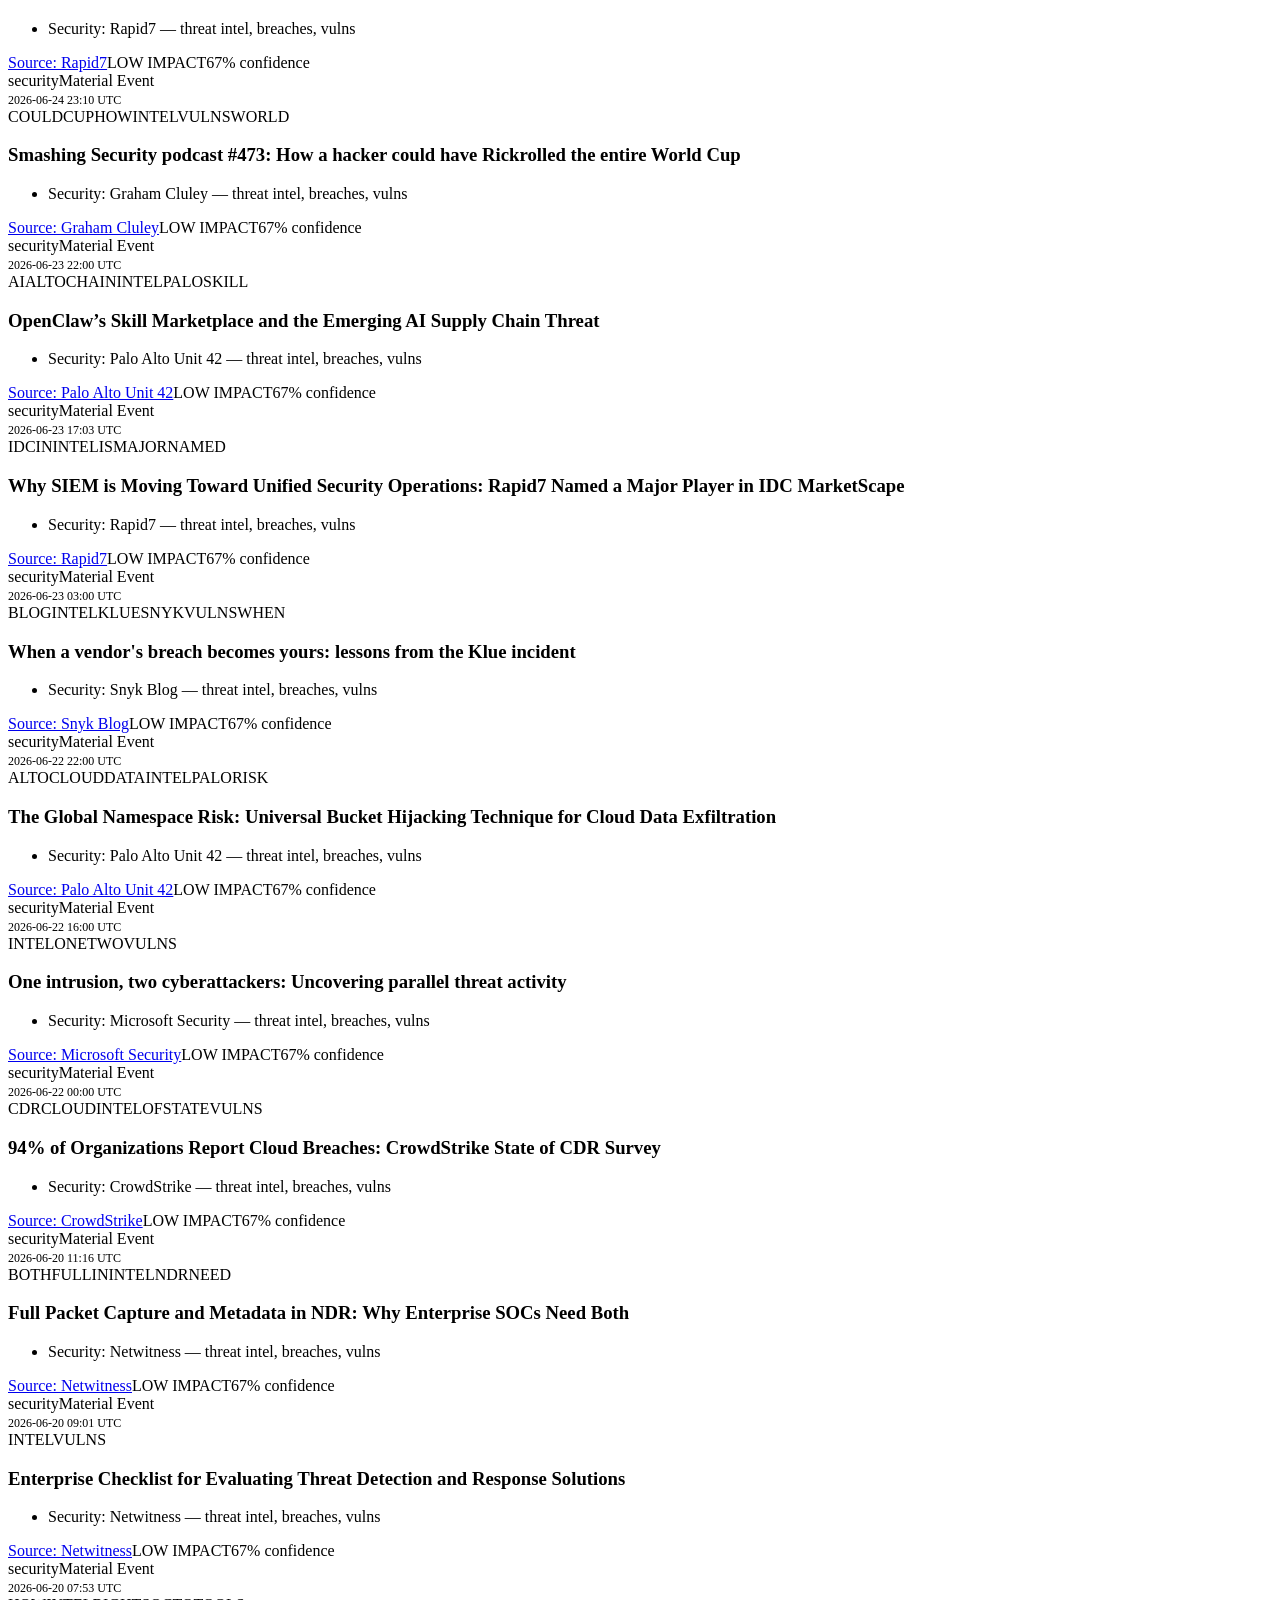
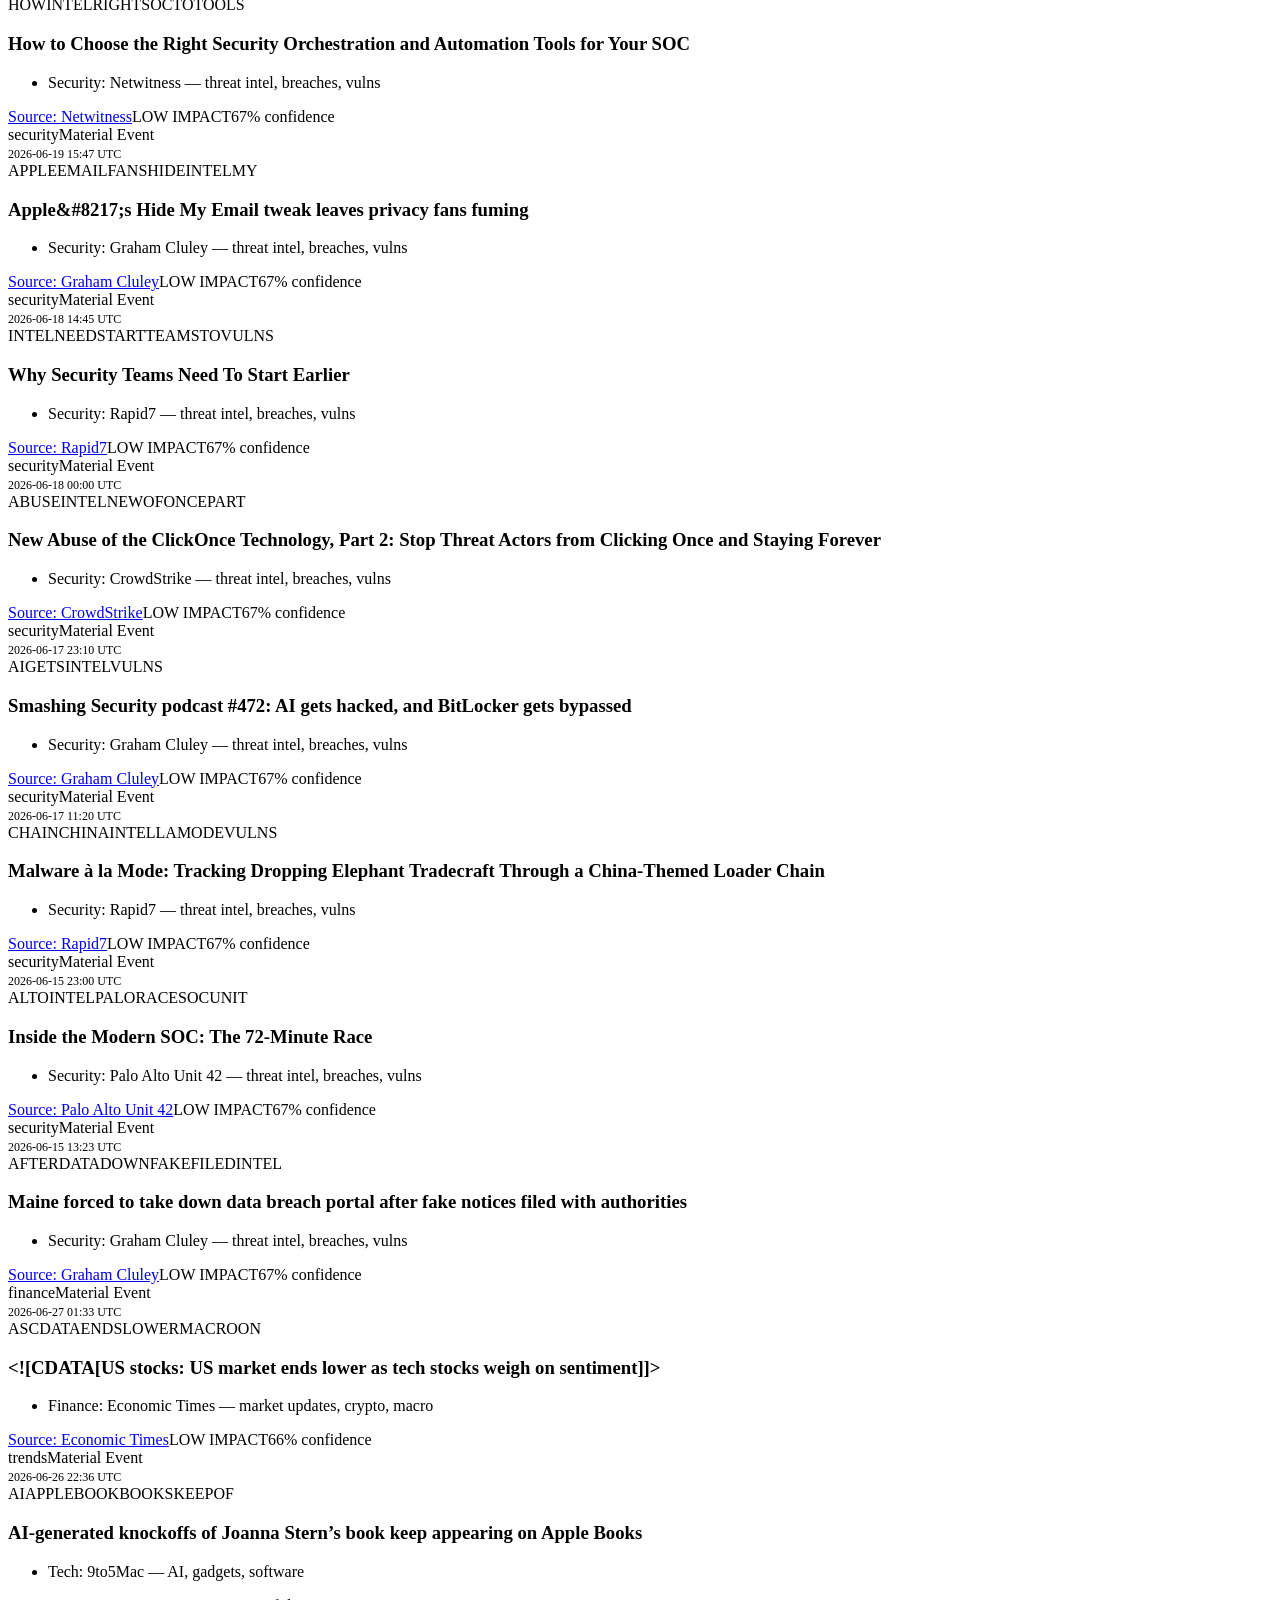
==== commit 6bd010e5: "restore latest intel dataset from backup into data.json" ====
--- a/index.html
+++ b/index.html
@@ -1,254 +1,60 @@
 <!DOCTYPE html>
 <html lang="en">
 <head>
-    <meta charset="UTF-8">
-    <meta name="viewport" content="width=device-width, initial-scale=1.0">
-    <title>AlphaIntel // Autonomous Intelligence Hub</title>
-    <link rel="stylesheet" href="./style.css">
-    <style>
-        /* Base Reset & Variables */
-        * {
-            margin: 0;
-            padding: 0;
-            box-sizing: border-box;
-            font-family: -apple-system, BlinkMacSystemFont, "Segoe UI", Roboto, Helvetica, Arial, sans-serif;
-        }
-
-        :root {
-            --bg-deep: #0a0e17;
-            --bg-card: #121824;
-            --bg-border: #1f293d;
-            --text-primary: #f1f5f9;
-            --text-secondary: #94a3b8;
-            --accent-green: #10b981;
-            --accent-blue: #3b82f6;
-            --accent-amber: #f59e0b;
-        }
-
-        body {
-            background-color: var(--bg-deep);
-            color: var(--text-primary);
-            padding: 2rem;
-            line-height: 1.5;
-        }
-
-        /* Container Layout */
-        .dashboard {
-            max-width: 1400px;
-            margin: 0 auto;
-        }
-
-        /* Header Styling */
-        header {
-            display: flex;
-            justify-content: space-between;
-            align-items: center;
-            border-bottom: 1px solid var(--bg-border);
-            padding-bottom: 1.5rem;
-            margin-bottom: 2rem;
-        }
-
-        .logo-area h1 {
-            font-size: 1.5rem;
-            font-weight: 700;
-            letter-spacing: -0.05em;
-        }
-
-        .logo-area span {
-            color: var(--accent-blue);
-        }
-
-        .system-status {
-            display: flex;
-            align-items: center;
-            gap: 0.5rem;
-            font-size: 0.85rem;
-            color: var(--text-secondary);
-            background: var(--bg-card);
-            padding: 0.5rem 1rem;
-            border-radius: 6px;
-            border: 1px solid var(--bg-border);
-        }
-
-        .pulse-dot {
-            width: 8px;
-            height: 8px;
-            background-color: var(--accent-green);
-            border-radius: 50%;
-            box-shadow: 0 0 0 0 rgba(16, 185, 129, 0.7);
-            animation: pulse 2s infinite;
-        }
-
-        /* The 3-Column Intel Grid */
-        .intel-grid {
-            display: grid;
-            grid-template-columns: repeat(auto-fit, minmax(380px, 1fr));
-            gap: 1.5rem;
-        }
-
-        /* Individual Card Styling */
-        .card {
-            background-color: var(--bg-card);
-            border: 1px solid var(--bg-border);
-            border-radius: 12px;
-            padding: 1.5rem;
-            display: flex;
-            flex-direction: column;
-            justify-content: space-between;
-            transition: transform 0.2s ease, border-color 0.2s ease;
-        }
-
-        .card:hover {
-            border-color: #334155;
-            transform: translateY(-2px);
-        }
-
-        .card-header {
-            display: flex;
-            justify-content: space-between;
-            align-items: center;
-            margin-bottom: 1rem;
-        }
-
-        .tag {
-            font-size: 0.75rem;
-            font-weight: 600;
-            text-transform: uppercase;
-            padding: 0.25rem 0.6rem;
-            border-radius: 4px;
-            letter-spacing: 0.05em;
-        }
-
-        .tag.security { background: rgba(59, 130, 246, 0.15); color: var(--accent-blue); }
-        .tag.trends { background: rgba(245, 158, 11, 0.15); color: var(--accent-amber); }
-        .tag.finance { background: rgba(16, 185, 129, 0.15); color: var(--accent-green); }
-
-        .timestamp {
-            font-size: 0.75rem;
-            color: var(--text-secondary);
-        }
-
-        .card-body h3 {
-            font-size: 1.15rem;
-            margin-bottom: 0.75rem;
-            font-weight: 600;
-            color: var(--text-primary);
-        }
-
-        .card-body ul {
-            list-style: none;
-        }
-
-        .card-body li {
-            font-size: 0.9rem;
-            color: var(--text-secondary);
-            margin-bottom: 0.5rem;
-            position: relative;
-            padding-left: 1rem;
-        }
-
-        .card-body li::before {
-            content: "•";
-            color: var(--bg-border);
-            font-weight: bold;
-            position: absolute;
-            left: 0;
-        }
-
-        .card-footer {
-            margin-top: 1.5rem;
-            padding-top: 1rem;
-            border-top: 1px solid var(--bg-border);
-            display: flex;
-            justify-content: space-between;
-            font-size: 0.8rem;
-            color: var(--text-secondary);
-        }
-
-        .confidence {
-            font-weight: 600;
-        }
-        .confidence.high { color: var(--accent-green); }
-
-        /* Keyframe Animations */
-        @keyframes pulse {
-            0% { transform: scale(0.95); box-shadow: 0 0 0 0 rgba(16, 185, 129, 0.7); }
-            70% { transform: scale(1); box-shadow: 0 0 0 6px rgba(16, 185, 129, 0); }
-            100% { transform: scale(0.95); box-shadow: 0 0 0 0 rgba(16, 185, 129, 0); }
-        }
-
-        /* Mobile Adjustments */
-        @media (max-width: 480px) {
-            body { padding: 1rem; }
-            header { flex-direction: column; align-items: flex-start; gap: 1rem; }
-            .intel-grid { grid-template-columns: 1fr; }
-        }
-    </style>
+<meta charset="UTF-8">
+<meta name="viewport" content="width=device-width, initial-scale=1.0">
+<title>AlphaIntel — Signal Dashboard</title>
+<meta name="description" content="Real-time intelligence dashboard for markets, cybersecurity, AI, and geopolitics.">
+<link rel="stylesheet" href="style.css?t=7c9f21a">
+<script defer src="alpha-dashboard.js?t=7d4e1b9"></script>
 </head>
 <body>
+<a href="#dashboard-grid" class="skip-link">Skip to dashboard</a>
 
-    <div class="dashboard">
-        <header>
-            <div class="logo-area">
-                <h1>Alpha<span>Intel</span></h1>
-            </div>
-            <div class="system-status">
-                <div class="pulse-dot"></div>
-                <span>Backend Core Autonomous Loop Active</span>
-                <span class="timestamp" id="last-refreshed"></span>
-            </div>
-        </header>
+<header role="banner">
+  <div class="logo-area">
+    <h1>Alpha<span>Intel</span></h1>
+    <a class="nav-link" href="landing.html">← Pricing</a>
+  </div>
+  <div class="controls">
+  <div id="auth-area">
+    <button id="login-btn">Sign in</button>
+    <input id="token-input" type="text" placeholder="Paste AlphaIntel token" style="display:none">
+    <button id="token-save" style="display:none">Save</button>
+    <span id="tier-label" class="tier-label" style="display:none"></span>
+    <button id="logout-btn" style="display:none">Logout</button>
+  </div>
+  <div class="search-wrap">
+    <input id="search" type="search" placeholder="Search headlines, tickers, sources…" aria-label="Search">
+  </div>
+  <div class="filter-tabs" role="tablist" aria-label="Category filter">
+      <button class="tab active" data-cat="all" role="tab" aria-selected="true">All</button>
+      <button class="tab" data-cat="finance" role="tab" aria-selected="false">Markets</button>
+      <button class="tab" data-cat="security" role="tab" aria-selected="false">Cyber</button>
+      <button class="tab" data-cat="trends" role="tab" aria-selected="false">AI/Tech</button>
+      <button class="tab" data-cat="geopower" role="tab" aria-selected="false">Geopower</button>
+    </div>
+  </div>
+  <div class="last-refreshed-wrap" style="padding: 0 24px 8px;">
+    <span class="timestamp" id="last-refreshed">Refreshed —</span>
+  </div>
+</header>
 
-        <main class="intel-grid" id="dashboard-grid">
-           <!-- Dynamic AI nodes will inject cleanly here via the script below -->
-        </main>
+<main id="main" role="main">
+  <section aria-labelledby="intel-heading">
+    <h2 id="intel-heading" class="sr-only">Live Intelligence Feed</h2>
+    <div id="diagnostics" class="diagnostics" hidden></div>
+    <div class="intel-grid" id="dashboard-grid"></div>
+    <div id="state-message" class="state-message" role="status" hidden>
+      <div class="spinner" aria-hidden="true"></div>
+      <p id="state-text">Loading intelligence…</p>
     </div>
-<script>
-    async function loadAlphaIntelStream() {
-        const gridElement = document.getElementById('dashboard-grid');
-        try {
-            // Fetch the auto-generated JSON file directly from your repository path
-            const response = await fetch('./data.json?cache_bust=' + new Date().getTime());
-            const data = await response.json();
-            
-            gridElement.innerHTML = ''; // Wipe out previous state placeholders
-            
-            data.intel_stream.forEach(item => {
-                const card = document.createElement('article');
-                card.className = 'card';
-                
-                card.innerHTML = `
-                    <div>
-                        <div class="card-header">
-                            <span class="tag ${item.category}">${item.category}</span>
-                            <span class="timestamp">${item.timestamp}</span>
-                        </div>
-                        <div class="card-body">
-                            <h3>${item.headline}</h3>
-                            <ul>
-                                ${item.bullet_points.map(pt => `<li>${pt}</li>`).join('')}
-                            </ul>
-                        </div>
-                    </div>
-                    <div class="card-footer">
-                        <span>Source: ${item.source}</span>
-                        <span class="confidence high">${item.confidence} Confidence</span>
-                    </div>
-                `;
-                gridElement.appendChild(card);
-            });
-            updateLastRefreshed();
-        } catch (error) {
-            console.error('Data pipeline rendering error:', error);
-        }
-    }
-    // Launch injection engine immediately on page load
-    window.onload = loadAlphaIntelStream;
-    function updateLastRefreshed() {
-        const now = new Date();
-        const el = document.getElementById('last-refreshed');
-        if (el) el.textContent = 'Refreshed ' + now.toLocaleString();
-    }
-</script>
+  </section>
+</main>
+
+<footer class="foot">
+  <span>&copy; <span id="year"></span> AlphaIntel. All rights reserved.</span>
+  <span><a href="landing.html">Pricing</a> · <a href="terms.html">Terms</a> · <a href="privacy.html">Privacy</a></span>
+</footer>
 </body>
-</html>+</html>
